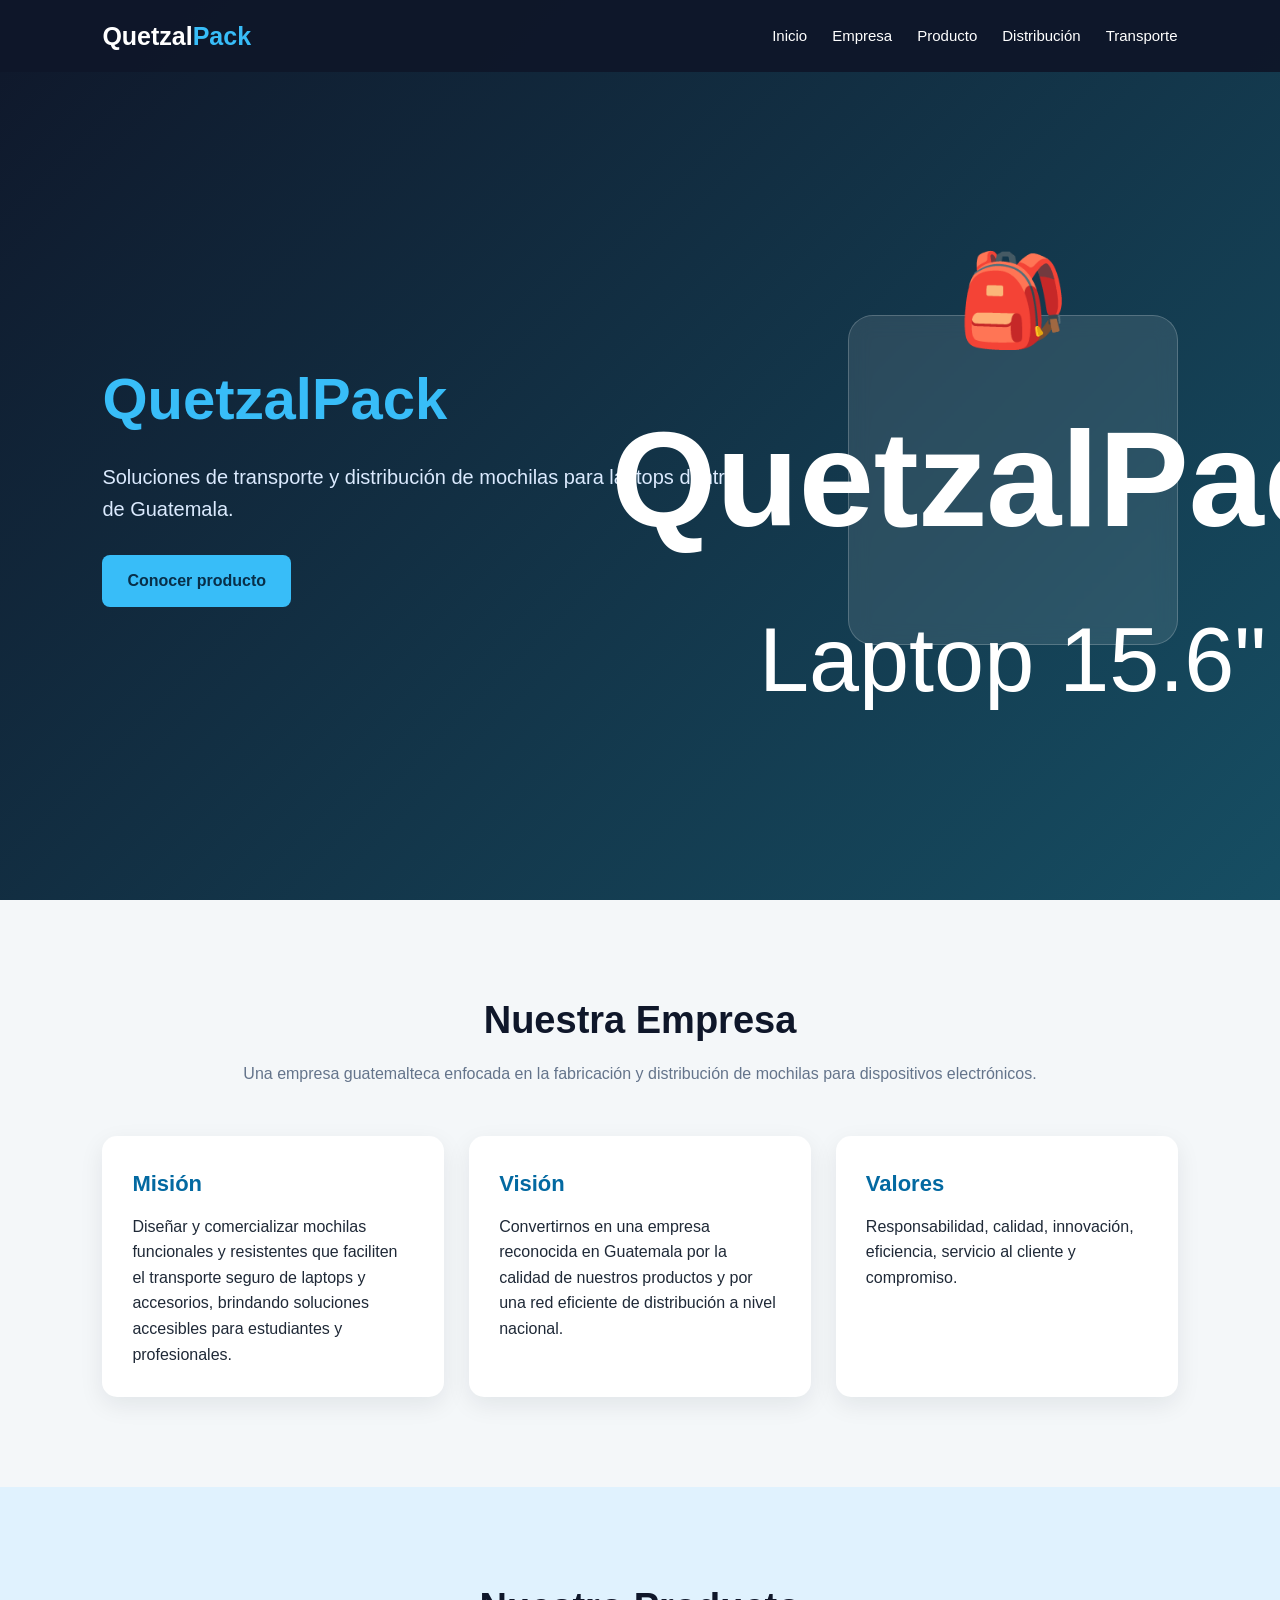
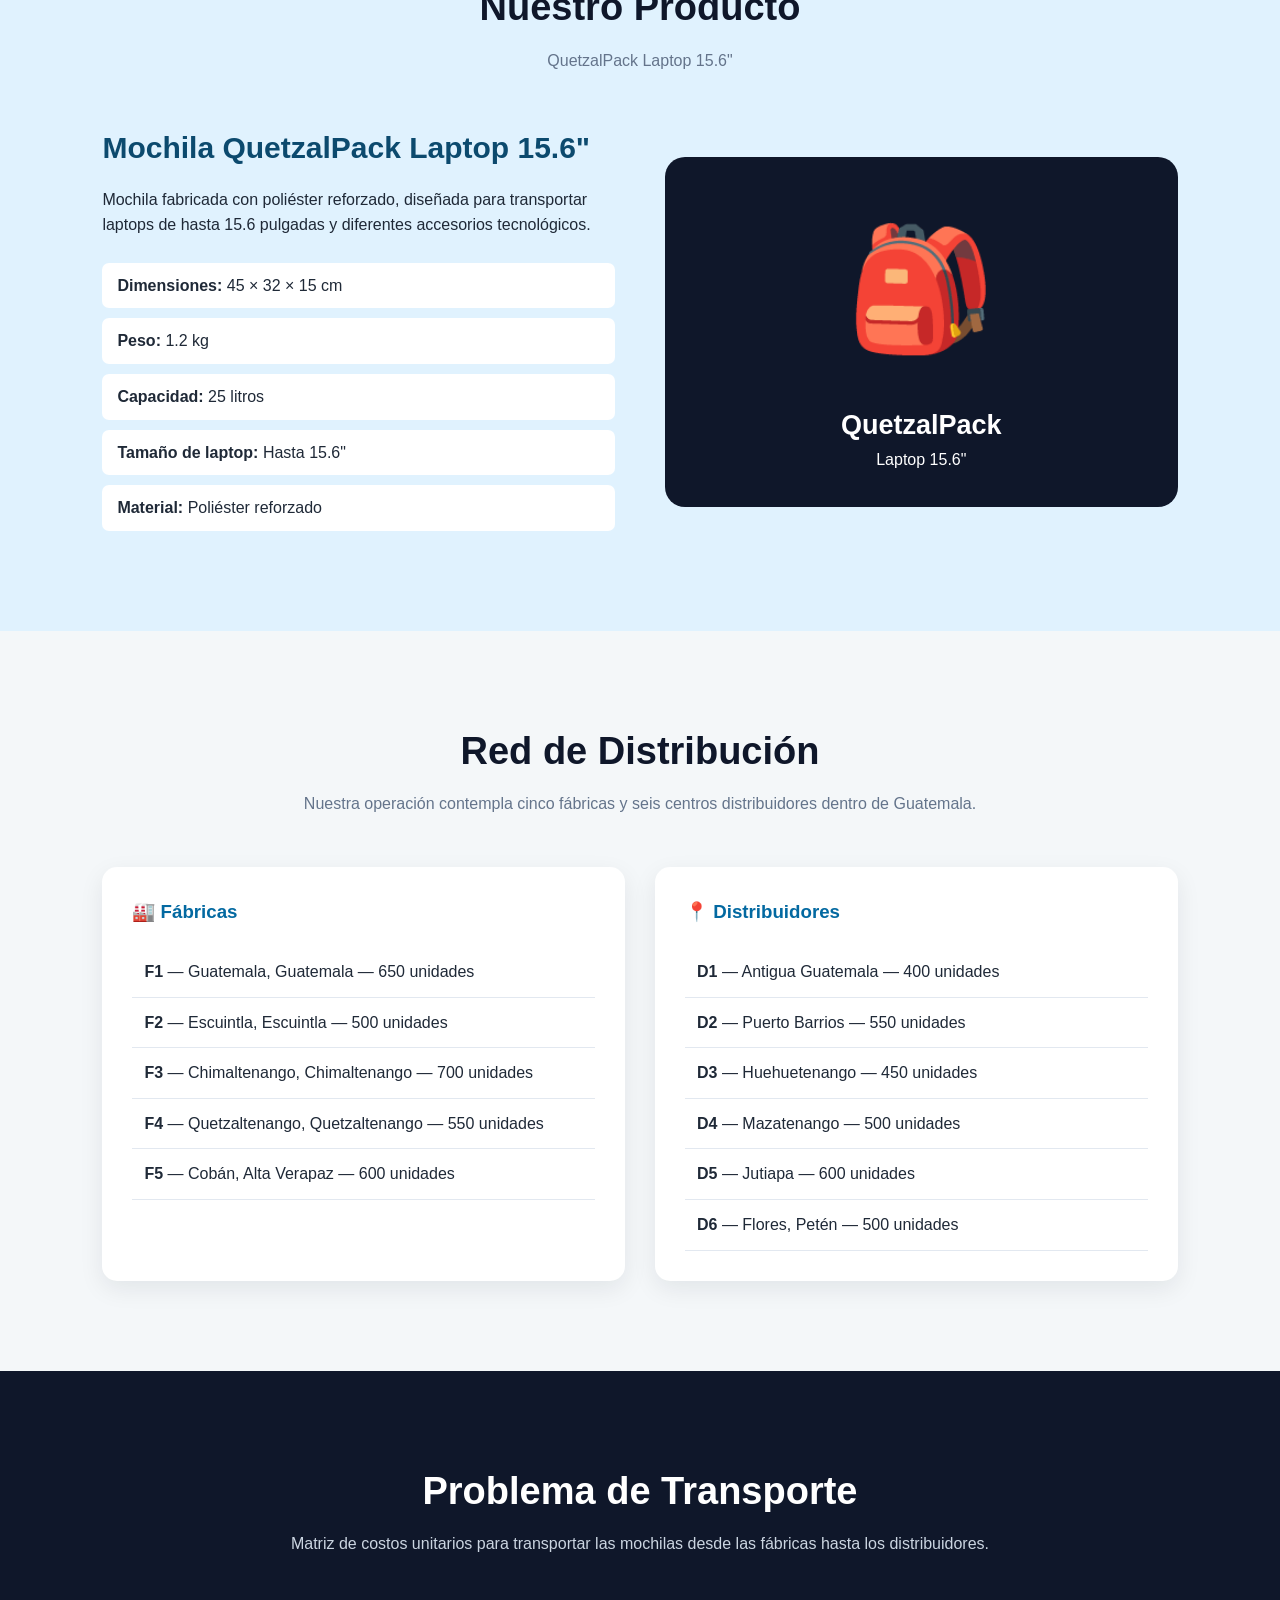
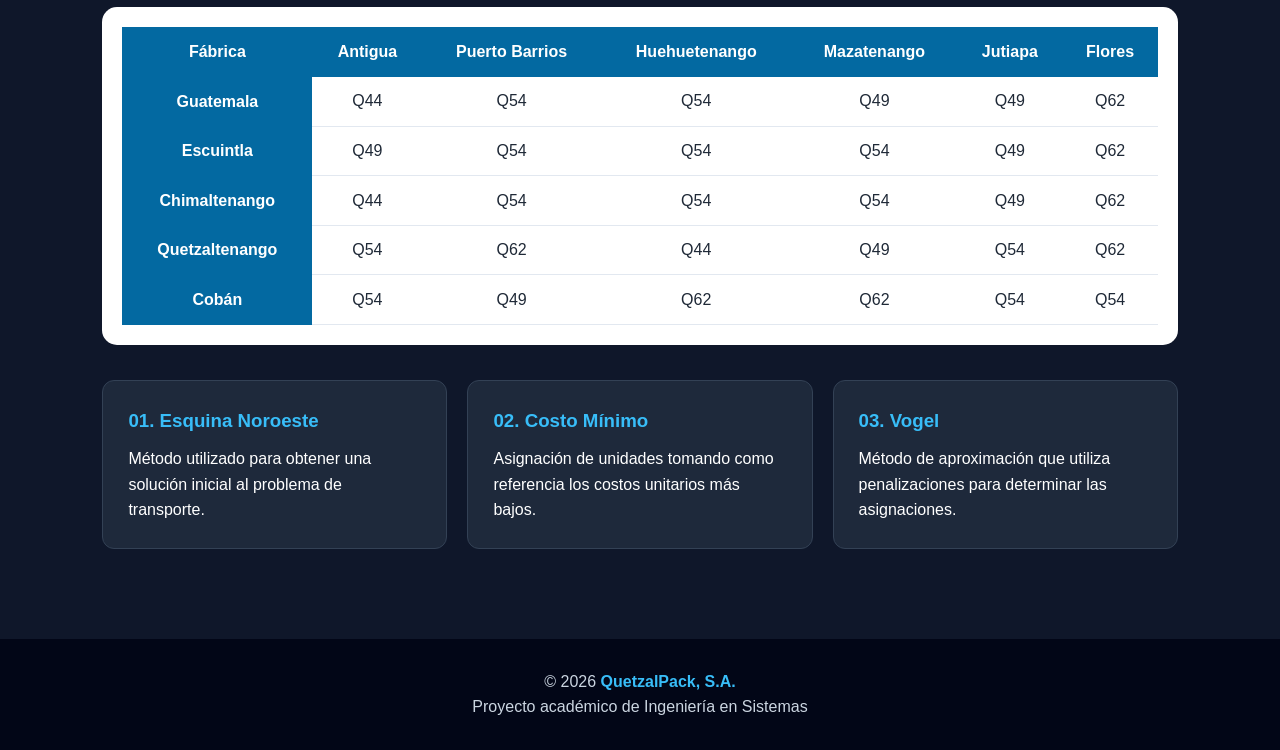
==== index.html @ 5fde84d7 "Create index.html" ====
<!DOCTYPE html>
<html lang="es">
<head>
    <meta charset="UTF-8">
    <meta name="viewport" content="width=device-width, initial-scale=1.0">

    <title>QuetzalPack | Mochilas para Laptop</title>

    <style>
        * {
            margin: 0;
            padding: 0;
            box-sizing: border-box;
            scroll-behavior: smooth;
        }

        body {
            font-family: Arial, Helvetica, sans-serif;
            background: #f4f7f9;
            color: #1f2937;
            line-height: 1.6;
        }

        /* NAVBAR */
        nav {
            position: fixed;
            top: 0;
            width: 100%;
            background: rgba(15, 23, 42, 0.97);
            padding: 16px 8%;
            display: flex;
            justify-content: space-between;
            align-items: center;
            z-index: 1000;
        }

        .logo {
            color: white;
            font-size: 25px;
            font-weight: bold;
        }

        .logo span {
            color: #38bdf8;
        }

        nav ul {
            display: flex;
            list-style: none;
            gap: 25px;
        }

        nav a {
            color: white;
            text-decoration: none;
            font-size: 15px;
            transition: 0.3s;
        }

        nav a:hover {
            color: #38bdf8;
        }

        /* HERO */
        .hero {
            min-height: 100vh;
            padding: 140px 8% 80px;
            display: flex;
            align-items: center;
            justify-content: space-between;
            gap: 50px;
            background: linear-gradient(135deg, #0f172a, #164e63);
            color: white;
        }

        .hero-text {
            max-width: 650px;
        }

        .hero-text h1 {
            font-size: 58px;
            margin-bottom: 15px;
        }

        .hero-text h1 span {
            color: #38bdf8;
        }

        .hero-text p {
            font-size: 20px;
            color: #dbeafe;
            margin-bottom: 30px;
        }

        .btn {
            display: inline-block;
            padding: 13px 25px;
            background: #38bdf8;
            color: #082f49;
            text-decoration: none;
            border-radius: 8px;
            font-weight: bold;
            transition: 0.3s;
        }

        .btn:hover {
            transform: translateY(-3px);
            background: #7dd3fc;
        }

        .hero-card {
            width: 330px;
            height: 330px;
            border-radius: 25px;
            background: rgba(255,255,255,0.1);
            border: 1px solid rgba(255,255,255,0.2);
            display: flex;
            justify-content: center;
            align-items: center;
            text-align: center;
            padding: 30px;
            backdrop-filter: blur(10px);
        }

        .hero-card div {
            font-size: 90px;
        }

        /* GENERAL */
        section {
            padding: 90px 8%;
        }

        .section-title {
            text-align: center;
            margin-bottom: 50px;
        }

        .section-title h2 {
            font-size: 38px;
            color: #0f172a;
            margin-bottom: 10px;
        }

        .section-title p {
            color: #64748b;
        }

        /* EMPRESA */
        .empresa {
            display: grid;
            grid-template-columns: repeat(3, 1fr);
            gap: 25px;
        }

        .card {
            background: white;
            padding: 30px;
            border-radius: 15px;
            box-shadow: 0 8px 25px rgba(15, 23, 42, 0.08);
            transition: 0.3s;
        }

        .card:hover {
            transform: translateY(-5px);
        }

        .card h3 {
            color: #0369a1;
            margin-bottom: 12px;
            font-size: 22px;
        }

        /* PRODUCTO */
        .producto {
            background: #e0f2fe;
        }

        .producto-content {
            display: grid;
            grid-template-columns: 1fr 1fr;
            gap: 50px;
            align-items: center;
        }

        .producto-info h3 {
            font-size: 30px;
            color: #0c4a6e;
            margin-bottom: 15px;
        }

        .caracteristicas {
            margin-top: 25px;
        }

        .caracteristicas p {
            margin-bottom: 10px;
            background: white;
            padding: 10px 15px;
            border-radius: 7px;
        }

        .producto-visual {
            min-height: 350px;
            background: #0f172a;
            color: white;
            border-radius: 20px;
            display: flex;
            flex-direction: column;
            align-items: center;
            justify-content: center;
            text-align: center;
        }

        .producto-visual .icon {
            font-size: 120px;
            margin-bottom: 20px;
        }

        .producto-visual h3 {
            font-size: 27px;
        }

        /* RED */
        .red {
            display: grid;
            grid-template-columns: 1fr 1fr;
            gap: 30px;
        }

        .lista {
            background: white;
            padding: 30px;
            border-radius: 15px;
            box-shadow: 0 8px 25px rgba(15, 23, 42, 0.08);
        }

        .lista h3 {
            color: #0369a1;
            margin-bottom: 20px;
        }

        .lista div {
            padding: 12px;
            border-bottom: 1px solid #e2e8f0;
        }

        /* TRANSPORTE */
        .transporte {
            background: #0f172a;
            color: white;
        }

        .transporte .section-title h2 {
            color: white;
        }

        .transporte .section-title p {
            color: #cbd5e1;
        }

        .tabla-container {
            overflow-x: auto;
            background: white;
            padding: 20px;
            border-radius: 15px;
        }

        table {
            width: 100%;
            border-collapse: collapse;
            min-width: 850px;
            color: #1f2937;
        }

        th {
            background: #0369a1;
            color: white;
            padding: 12px;
        }

        td {
            padding: 11px;
            text-align: center;
            border-bottom: 1px solid #e2e8f0;
        }

        tr:hover td {
            background: #f0f9ff;
        }

        .metodos {
            margin-top: 35px;
            display: grid;
            grid-template-columns: repeat(3, 1fr);
            gap: 20px;
        }

        .metodo {
            background: #1e293b;
            padding: 25px;
            border-radius: 12px;
            border: 1px solid #334155;
        }

        .metodo h3 {
            color: #38bdf8;
            margin-bottom: 10px;
        }

        /* FOOTER */
        footer {
            background: #020617;
            color: #cbd5e1;
            text-align: center;
            padding: 30px;
        }

        footer strong {
            color: #38bdf8;
        }

        /* RESPONSIVE */
        @media (max-width: 900px) {

            nav {
                padding: 15px 5%;
            }

            nav ul {
                gap: 12px;
            }

            nav a {
                font-size: 13px;
            }

            .hero {
                flex-direction: column;
                text-align: center;
                padding-top: 130px;
            }

            .hero-text h1 {
                font-size: 43px;
            }

            .hero-card {
                width: 260px;
                height: 260px;
            }

            .empresa,
            .producto-content,
            .red,
            .metodos {
                grid-template-columns: 1fr;
            }
        }

        @media (max-width: 600px) {

            nav {
                flex-direction: column;
                gap: 10px;
            }

            nav ul {
                flex-wrap: wrap;
                justify-content: center;
            }

            section {
                padding: 70px 5%;
            }

            .hero-text h1 {
                font-size: 36px;
            }
        }
    </style>
</head>

<body>

    <!-- NAVBAR -->
    <nav>
        <div class="logo">Quetzal<span>Pack</span></div>

        <ul>
            <li><a href="#inicio">Inicio</a></li>
            <li><a href="#empresa">Empresa</a></li>
            <li><a href="#producto">Producto</a></li>
            <li><a href="#red">Distribución</a></li>
            <li><a href="#transporte">Transporte</a></li>
        </ul>
    </nav>


    <!-- INICIO -->
    <section class="hero" id="inicio">

        <div class="hero-text">

            <h1>
                <span>QuetzalPack</span>
            </h1>

            <p>
                Soluciones de transporte y distribución de mochilas
                para laptops dentro de Guatemala.
            </p>

            <a href="#producto" class="btn">
                Conocer producto
            </a>

        </div>

        <div class="hero-card">

            <div>
                🎒
                <h2>QuetzalPack</h2>
                <p>Laptop 15.6"</p>
            </div>

        </div>

    </section>


    <!-- EMPRESA -->
    <section id="empresa">

        <div class="section-title">

            <h2>Nuestra Empresa</h2>

            <p>
                Una empresa guatemalteca enfocada en la fabricación
                y distribución de mochilas para dispositivos electrónicos.
            </p>

        </div>

        <div class="empresa">

            <div class="card">

                <h3>Misión</h3>

                <p>
                    Diseñar y comercializar mochilas funcionales y resistentes
                    que faciliten el transporte seguro de laptops y accesorios,
                    brindando soluciones accesibles para estudiantes y profesionales.
                </p>

            </div>

            <div class="card">

                <h3>Visión</h3>

                <p>
                    Convertirnos en una empresa reconocida en Guatemala
                    por la calidad de nuestros productos y por una red
                    eficiente de distribución a nivel nacional.
                </p>

            </div>

            <div class="card">

                <h3>Valores</h3>

                <p>
                    Responsabilidad, calidad, innovación, eficiencia,
                    servicio al cliente y compromiso.
                </p>

            </div>

        </div>

    </section>


    <!-- PRODUCTO -->
    <section class="producto" id="producto">

        <div class="section-title">

            <h2>Nuestro Producto</h2>

            <p>
                QuetzalPack Laptop 15.6"
            </p>

        </div>

        <div class="producto-content">

            <div class="producto-info">

                <h3>Mochila QuetzalPack Laptop 15.6"</h3>

                <p>
                    Mochila fabricada con poliéster reforzado,
                    diseñada para transportar laptops de hasta 15.6 pulgadas
                    y diferentes accesorios tecnológicos.
                </p>

                <div class="caracteristicas">

                    <p><strong>Dimensiones:</strong> 45 × 32 × 15 cm</p>

                    <p><strong>Peso:</strong> 1.2 kg</p>

                    <p><strong>Capacidad:</strong> 25 litros</p>

                    <p><strong>Tamaño de laptop:</strong> Hasta 15.6"</p>

                    <p><strong>Material:</strong> Poliéster reforzado</p>

                </div>

            </div>

            <div class="producto-visual">

                <div class="icon">🎒</div>

                <h3>QuetzalPack</h3>

                <p>Laptop 15.6"</p>

            </div>

        </div>

    </section>


    <!-- RED DE DISTRIBUCIÓN -->
    <section id="red">

        <div class="section-title">

            <h2>Red de Distribución</h2>

            <p>
                Nuestra operación contempla cinco fábricas
                y seis centros distribuidores dentro de Guatemala.
            </p>

        </div>

        <div class="red">

            <div class="lista">

                <h3>🏭 Fábricas</h3>

                <div><strong>F1</strong> — Guatemala, Guatemala — 650 unidades</div>

                <div><strong>F2</strong> — Escuintla, Escuintla — 500 unidades</div>

                <div><strong>F3</strong> — Chimaltenango, Chimaltenango — 700 unidades</div>

                <div><strong>F4</strong> — Quetzaltenango, Quetzaltenango — 550 unidades</div>

                <div><strong>F5</strong> — Cobán, Alta Verapaz — 600 unidades</div>

            </div>


            <div class="lista">

                <h3>📍 Distribuidores</h3>

                <div><strong>D1</strong> — Antigua Guatemala — 400 unidades</div>

                <div><strong>D2</strong> — Puerto Barrios — 550 unidades</div>

                <div><strong>D3</strong> — Huehuetenango — 450 unidades</div>

                <div><strong>D4</strong> — Mazatenango — 500 unidades</div>

                <div><strong>D5</strong> — Jutiapa — 600 unidades</div>

                <div><strong>D6</strong> — Flores, Petén — 500 unidades</div>

            </div>

        </div>

    </section>


    <!-- TRANSPORTE -->
    <section class="transporte" id="transporte">

        <div class="section-title">

            <h2>Problema de Transporte</h2>

            <p>
                Matriz de costos unitarios para transportar
                las mochilas desde las fábricas hasta los distribuidores.
            </p>

        </div>


        <div class="tabla-container">

            <table>

                <thead>

                    <tr>

                        <th>Fábrica</th>
                        <th>Antigua</th>
                        <th>Puerto Barrios</th>
                        <th>Huehuetenango</th>
                        <th>Mazatenango</th>
                        <th>Jutiapa</th>
                        <th>Flores</th>

                    </tr>

                </thead>

                <tbody>

                    <tr>
                        <th>Guatemala</th>
                        <td>Q44</td>
                        <td>Q54</td>
                        <td>Q54</td>
                        <td>Q49</td>
                        <td>Q49</td>
                        <td>Q62</td>
                    </tr>

                    <tr>
                        <th>Escuintla</th>
                        <td>Q49</td>
                        <td>Q54</td>
                        <td>Q54</td>
                        <td>Q54</td>
                        <td>Q49</td>
                        <td>Q62</td>
                    </tr>

                    <tr>
                        <th>Chimaltenango</th>
                        <td>Q44</td>
                        <td>Q54</td>
                        <td>Q54</td>
                        <td>Q54</td>
                        <td>Q49</td>
                        <td>Q62</td>
                    </tr>

                    <tr>
                        <th>Quetzaltenango</th>
                        <td>Q54</td>
                        <td>Q62</td>
                        <td>Q44</td>
                        <td>Q49</td>
                        <td>Q54</td>
                        <td>Q62</td>
                    </tr>

                    <tr>
                        <th>Cobán</th>
                        <td>Q54</td>
                        <td>Q49</td>
                        <td>Q62</td>
                        <td>Q62</td>
                        <td>Q54</td>
                        <td>Q54</td>
                    </tr>

                </tbody>

            </table>

        </div>


        <div class="metodos">

            <div class="metodo">

                <h3>01. Esquina Noroeste</h3>

                <p>
                    Método utilizado para obtener una solución inicial
                    al problema de transporte.
                </p>

            </div>


            <div class="metodo">

                <h3>02. Costo Mínimo</h3>

                <p>
                    Asignación de unidades tomando como referencia
                    los costos unitarios más bajos.
                </p>

            </div>


            <div class="metodo">

                <h3>03. Vogel</h3>

                <p>
                    Método de aproximación que utiliza penalizaciones
                    para determinar las asignaciones.
                </p>

            </div>

        </div>

    </section>


    <!-- FOOTER -->
    <footer>

        <p>
            © 2026 <strong>QuetzalPack, S.A.</strong>
        </p>

        <p>
            Proyecto académico de Ingeniería en Sistemas
        </p>

    </footer>

</body>
</html>
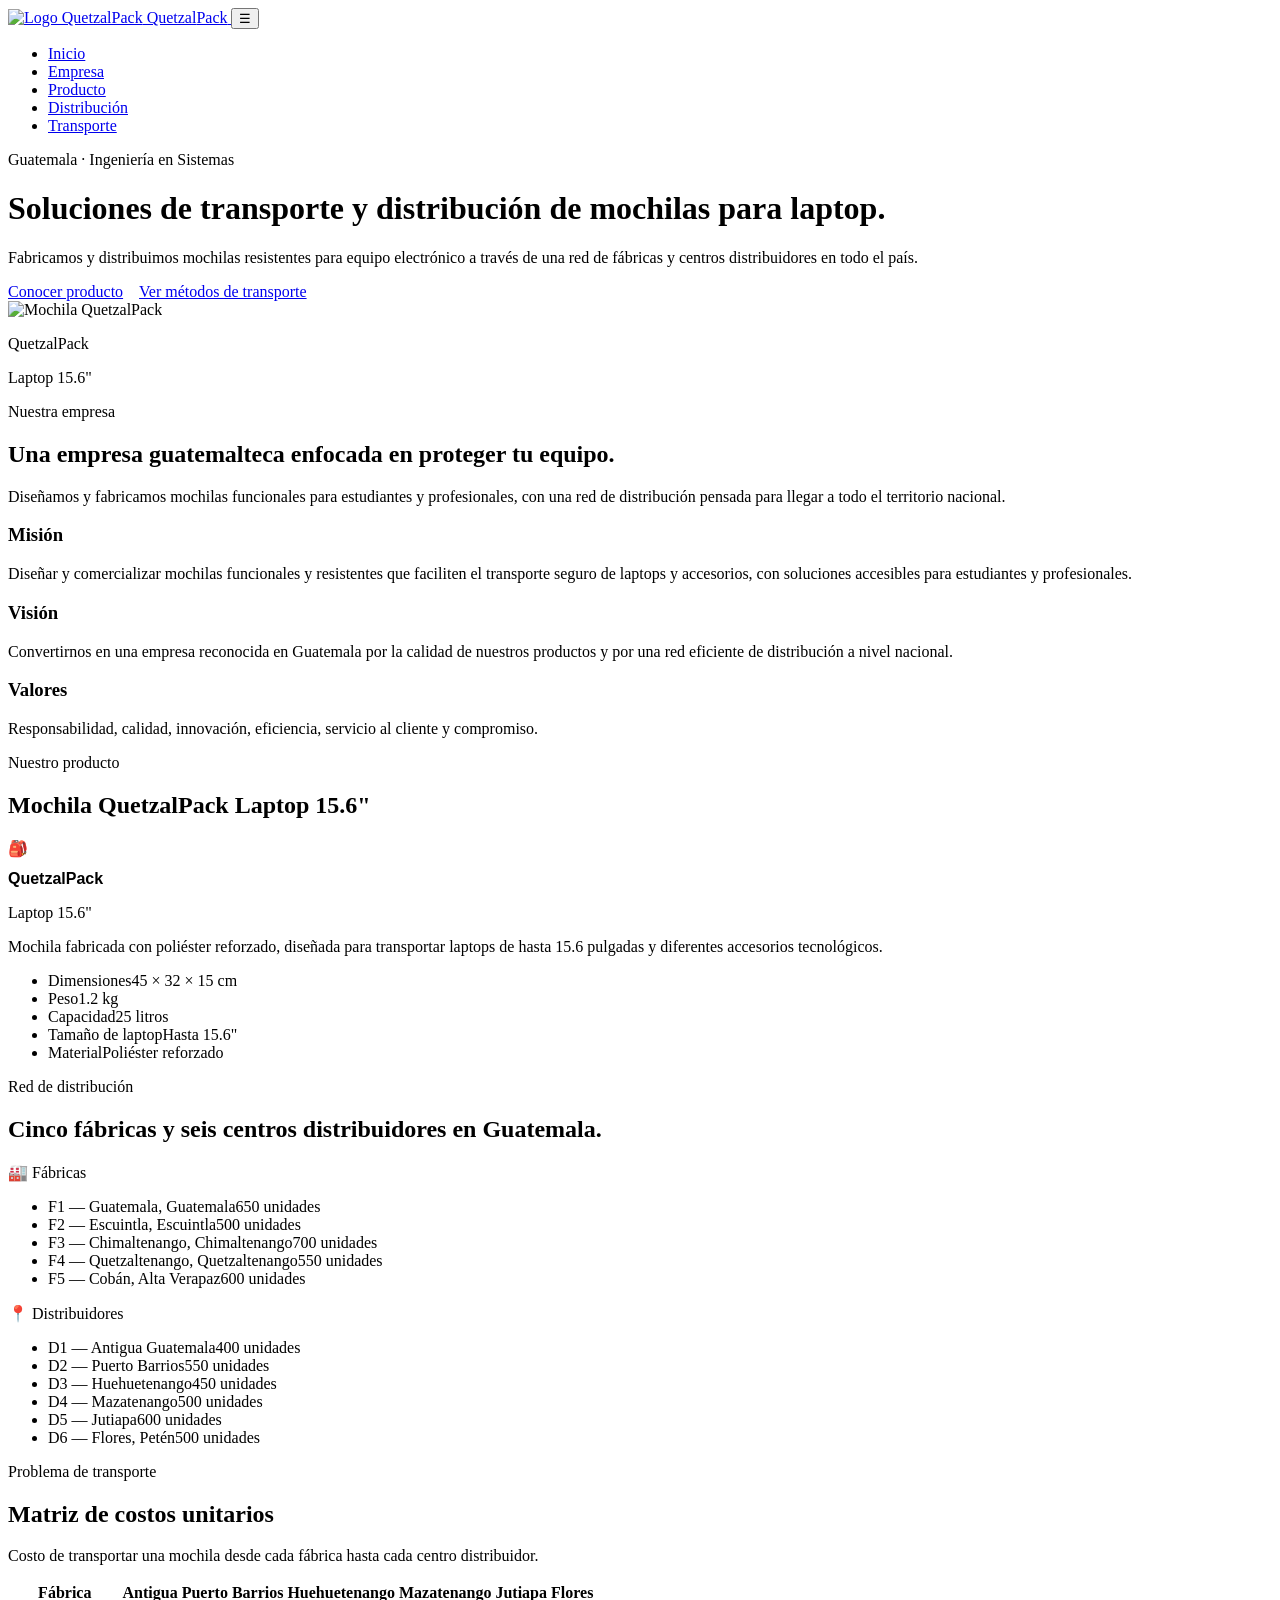
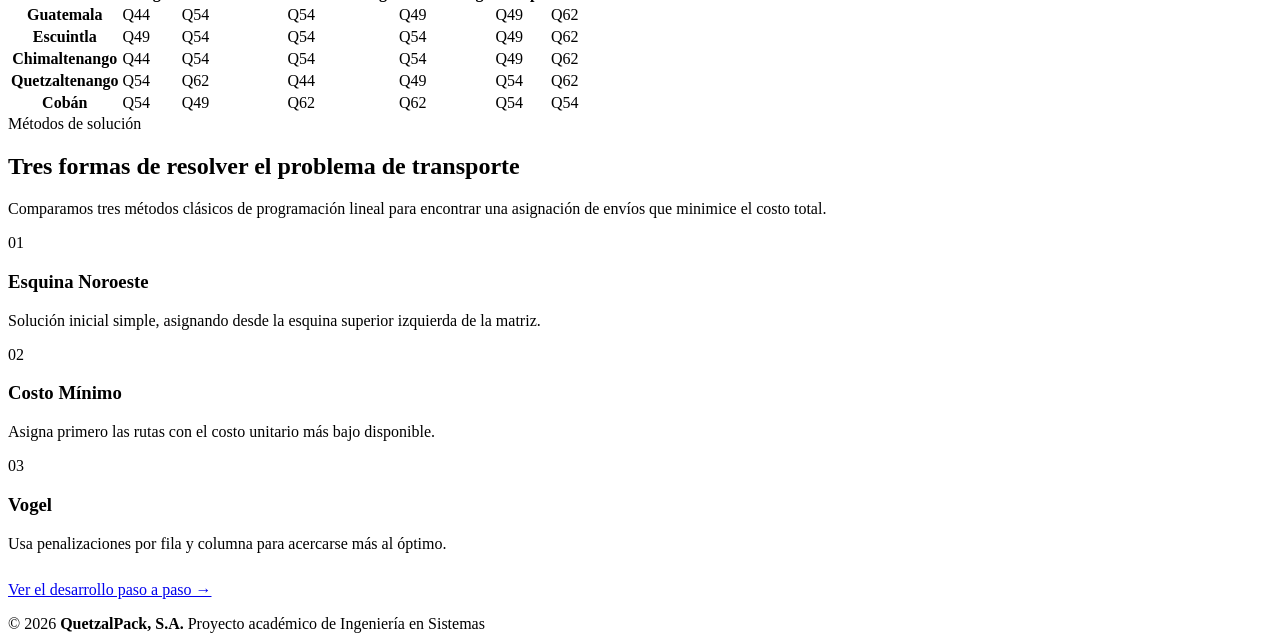
==== commit 5105a2ea: "Add files via upload" ====
--- a/index.html
+++ b/index.html
@@ -1,751 +1,188 @@
 <!DOCTYPE html>
 <html lang="es">
 <head>
-    <meta charset="UTF-8">
-    <meta name="viewport" content="width=device-width, initial-scale=1.0">
-
-    <title>QuetzalPack | Mochilas para Laptop</title>
-
-    <style>
-        * {
-            margin: 0;
-            padding: 0;
-            box-sizing: border-box;
-            scroll-behavior: smooth;
-        }
-
-        body {
-            font-family: Arial, Helvetica, sans-serif;
-            background: #f4f7f9;
-            color: #1f2937;
-            line-height: 1.6;
-        }
-
-        /* NAVBAR */
-        nav {
-            position: fixed;
-            top: 0;
-            width: 100%;
-            background: rgba(15, 23, 42, 0.97);
-            padding: 16px 8%;
-            display: flex;
-            justify-content: space-between;
-            align-items: center;
-            z-index: 1000;
-        }
-
-        .logo {
-            color: white;
-            font-size: 25px;
-            font-weight: bold;
-        }
-
-        .logo span {
-            color: #38bdf8;
-        }
-
-        nav ul {
-            display: flex;
-            list-style: none;
-            gap: 25px;
-        }
-
-        nav a {
-            color: white;
-            text-decoration: none;
-            font-size: 15px;
-            transition: 0.3s;
-        }
-
-        nav a:hover {
-            color: #38bdf8;
-        }
-
-        /* HERO */
-        .hero {
-            min-height: 100vh;
-            padding: 140px 8% 80px;
-            display: flex;
-            align-items: center;
-            justify-content: space-between;
-            gap: 50px;
-            background: linear-gradient(135deg, #0f172a, #164e63);
-            color: white;
-        }
-
-        .hero-text {
-            max-width: 650px;
-        }
-
-        .hero-text h1 {
-            font-size: 58px;
-            margin-bottom: 15px;
-        }
-
-        .hero-text h1 span {
-            color: #38bdf8;
-        }
-
-        .hero-text p {
-            font-size: 20px;
-            color: #dbeafe;
-            margin-bottom: 30px;
-        }
-
-        .btn {
-            display: inline-block;
-            padding: 13px 25px;
-            background: #38bdf8;
-            color: #082f49;
-            text-decoration: none;
-            border-radius: 8px;
-            font-weight: bold;
-            transition: 0.3s;
-        }
-
-        .btn:hover {
-            transform: translateY(-3px);
-            background: #7dd3fc;
-        }
-
-        .hero-card {
-            width: 330px;
-            height: 330px;
-            border-radius: 25px;
-            background: rgba(255,255,255,0.1);
-            border: 1px solid rgba(255,255,255,0.2);
-            display: flex;
-            justify-content: center;
-            align-items: center;
-            text-align: center;
-            padding: 30px;
-            backdrop-filter: blur(10px);
-        }
-
-        .hero-card div {
-            font-size: 90px;
-        }
-
-        /* GENERAL */
-        section {
-            padding: 90px 8%;
-        }
-
-        .section-title {
-            text-align: center;
-            margin-bottom: 50px;
-        }
-
-        .section-title h2 {
-            font-size: 38px;
-            color: #0f172a;
-            margin-bottom: 10px;
-        }
-
-        .section-title p {
-            color: #64748b;
-        }
-
-        /* EMPRESA */
-        .empresa {
-            display: grid;
-            grid-template-columns: repeat(3, 1fr);
-            gap: 25px;
-        }
-
-        .card {
-            background: white;
-            padding: 30px;
-            border-radius: 15px;
-            box-shadow: 0 8px 25px rgba(15, 23, 42, 0.08);
-            transition: 0.3s;
-        }
-
-        .card:hover {
-            transform: translateY(-5px);
-        }
-
-        .card h3 {
-            color: #0369a1;
-            margin-bottom: 12px;
-            font-size: 22px;
-        }
-
-        /* PRODUCTO */
-        .producto {
-            background: #e0f2fe;
-        }
-
-        .producto-content {
-            display: grid;
-            grid-template-columns: 1fr 1fr;
-            gap: 50px;
-            align-items: center;
-        }
-
-        .producto-info h3 {
-            font-size: 30px;
-            color: #0c4a6e;
-            margin-bottom: 15px;
-        }
-
-        .caracteristicas {
-            margin-top: 25px;
-        }
-
-        .caracteristicas p {
-            margin-bottom: 10px;
-            background: white;
-            padding: 10px 15px;
-            border-radius: 7px;
-        }
-
-        .producto-visual {
-            min-height: 350px;
-            background: #0f172a;
-            color: white;
-            border-radius: 20px;
-            display: flex;
-            flex-direction: column;
-            align-items: center;
-            justify-content: center;
-            text-align: center;
-        }
-
-        .producto-visual .icon {
-            font-size: 120px;
-            margin-bottom: 20px;
-        }
-
-        .producto-visual h3 {
-            font-size: 27px;
-        }
-
-        /* RED */
-        .red {
-            display: grid;
-            grid-template-columns: 1fr 1fr;
-            gap: 30px;
-        }
-
-        .lista {
-            background: white;
-            padding: 30px;
-            border-radius: 15px;
-            box-shadow: 0 8px 25px rgba(15, 23, 42, 0.08);
-        }
-
-        .lista h3 {
-            color: #0369a1;
-            margin-bottom: 20px;
-        }
-
-        .lista div {
-            padding: 12px;
-            border-bottom: 1px solid #e2e8f0;
-        }
-
-        /* TRANSPORTE */
-        .transporte {
-            background: #0f172a;
-            color: white;
-        }
-
-        .transporte .section-title h2 {
-            color: white;
-        }
-
-        .transporte .section-title p {
-            color: #cbd5e1;
-        }
-
-        .tabla-container {
-            overflow-x: auto;
-            background: white;
-            padding: 20px;
-            border-radius: 15px;
-        }
-
-        table {
-            width: 100%;
-            border-collapse: collapse;
-            min-width: 850px;
-            color: #1f2937;
-        }
-
-        th {
-            background: #0369a1;
-            color: white;
-            padding: 12px;
-        }
-
-        td {
-            padding: 11px;
-            text-align: center;
-            border-bottom: 1px solid #e2e8f0;
-        }
-
-        tr:hover td {
-            background: #f0f9ff;
-        }
-
-        .metodos {
-            margin-top: 35px;
-            display: grid;
-            grid-template-columns: repeat(3, 1fr);
-            gap: 20px;
-        }
-
-        .metodo {
-            background: #1e293b;
-            padding: 25px;
-            border-radius: 12px;
-            border: 1px solid #334155;
-        }
-
-        .metodo h3 {
-            color: #38bdf8;
-            margin-bottom: 10px;
-        }
-
-        /* FOOTER */
-        footer {
-            background: #020617;
-            color: #cbd5e1;
-            text-align: center;
-            padding: 30px;
-        }
-
-        footer strong {
-            color: #38bdf8;
-        }
-
-        /* RESPONSIVE */
-        @media (max-width: 900px) {
-
-            nav {
-                padding: 15px 5%;
-            }
-
-            nav ul {
-                gap: 12px;
-            }
-
-            nav a {
-                font-size: 13px;
-            }
-
-            .hero {
-                flex-direction: column;
-                text-align: center;
-                padding-top: 130px;
-            }
-
-            .hero-text h1 {
-                font-size: 43px;
-            }
-
-            .hero-card {
-                width: 260px;
-                height: 260px;
-            }
-
-            .empresa,
-            .producto-content,
-            .red,
-            .metodos {
-                grid-template-columns: 1fr;
-            }
-        }
-
-        @media (max-width: 600px) {
-
-            nav {
-                flex-direction: column;
-                gap: 10px;
-            }
-
-            nav ul {
-                flex-wrap: wrap;
-                justify-content: center;
-            }
-
-            section {
-                padding: 70px 5%;
-            }
-
-            .hero-text h1 {
-                font-size: 36px;
-            }
-        }
-    </style>
+<meta charset="UTF-8">
+<meta name="viewport" content="width=device-width, initial-scale=1.0">
+<title>QuetzalPack | Mochilas para Laptop</title>
+<link rel="stylesheet" href="style.css">
 </head>
-
 <body>
 
-    <!-- NAVBAR -->
-    <nav>
-        <div class="logo">Quetzal<span>Pack</span></div>
+<nav class="site-nav">
+  <div class="wrap">
+    <a href="#inicio" class="brand">
+      <img src="assets/logo.jpg" alt="Logo QuetzalPack">
+      Quetzal<span class="pack">Pack</span>
+    </a>
+    <button class="nav-toggle" id="navToggle" aria-label="Abrir menú">☰</button>
+    <ul class="nav-links" id="navLinks">
+      <li><a href="#inicio">Inicio</a></li>
+      <li><a href="#empresa">Empresa</a></li>
+      <li><a href="#producto">Producto</a></li>
+      <li><a href="#red">Distribución</a></li>
+      <li><a href="transporte.html">Transporte</a></li>
+    </ul>
+  </div>
+</nav>
 
-        <ul>
-            <li><a href="#inicio">Inicio</a></li>
-            <li><a href="#empresa">Empresa</a></li>
-            <li><a href="#producto">Producto</a></li>
-            <li><a href="#red">Distribución</a></li>
-            <li><a href="#transporte">Transporte</a></li>
+<header class="hero" id="inicio">
+  <div class="wrap">
+    <div>
+      <span class="eyebrow-tag">Guatemala · Ingeniería en Sistemas</span>
+      <h1>Soluciones de transporte y distribución de mochilas para laptop.</h1>
+      <p class="lede">Fabricamos y distribuimos mochilas resistentes para equipo electrónico a través de una red de fábricas y centros distribuidores en todo el país.</p>
+      <a href="#producto" class="btn">Conocer producto</a>
+      <a href="transporte.html" class="btn ghost" style="margin-left:12px;">Ver métodos de transporte</a>
+    </div>
+    <div class="hero-visual">
+      <img src="assets/logo.jpg" alt="Mochila QuetzalPack">
+      <p class="cap">QuetzalPack</p>
+      <p class="sub">Laptop 15.6"</p>
+    </div>
+  </div>
+</header>
+
+<section id="empresa" class="alt">
+  <div class="wrap">
+    <div class="section-head">
+      <div class="kicker">Nuestra empresa</div>
+      <h2>Una empresa guatemalteca enfocada en proteger tu equipo.</h2>
+      <p>Diseñamos y fabricamos mochilas funcionales para estudiantes y profesionales, con una red de distribución pensada para llegar a todo el territorio nacional.</p>
+    </div>
+    <div class="grid-3">
+      <div class="card">
+        <h3>Misión</h3>
+        <p>Diseñar y comercializar mochilas funcionales y resistentes que faciliten el transporte seguro de laptops y accesorios, con soluciones accesibles para estudiantes y profesionales.</p>
+      </div>
+      <div class="card">
+        <h3>Visión</h3>
+        <p>Convertirnos en una empresa reconocida en Guatemala por la calidad de nuestros productos y por una red eficiente de distribución a nivel nacional.</p>
+      </div>
+      <div class="card">
+        <h3>Valores</h3>
+        <p>Responsabilidad, calidad, innovación, eficiencia, servicio al cliente y compromiso.</p>
+      </div>
+    </div>
+  </div>
+</section>
+
+<section id="producto">
+  <div class="wrap">
+    <div class="section-head">
+      <div class="kicker">Nuestro producto</div>
+      <h2>Mochila QuetzalPack Laptop 15.6"</h2>
+    </div>
+    <div class="product-layout">
+      <div class="product-visual">
+        <div class="emoji">🎒</div>
+        <p class="cap" style="font-family:'Sora',sans-serif;font-weight:700;color:var(--teal-dark);margin-top:12px;">QuetzalPack</p>
+        <p class="sub" style="color:var(--slate);margin:0;">Laptop 15.6"</p>
+      </div>
+      <div>
+        <p>Mochila fabricada con poliéster reforzado, diseñada para transportar laptops de hasta 15.6 pulgadas y diferentes accesorios tecnológicos.</p>
+        <ul class="spec-list">
+          <li><span class="k">Dimensiones</span><span class="v">45 × 32 × 15 cm</span></li>
+          <li><span class="k">Peso</span><span class="v">1.2 kg</span></li>
+          <li><span class="k">Capacidad</span><span class="v">25 litros</span></li>
+          <li><span class="k">Tamaño de laptop</span><span class="v">Hasta 15.6"</span></li>
+          <li><span class="k">Material</span><span class="v">Poliéster reforzado</span></li>
         </ul>
-    </nav>
+      </div>
+    </div>
+  </div>
+</section>
 
+<section id="red" class="alt">
+  <div class="wrap">
+    <div class="section-head">
+      <div class="kicker">Red de distribución</div>
+      <h2>Cinco fábricas y seis centros distribuidores en Guatemala.</h2>
+    </div>
+    <div class="net-cols">
+      <div>
+        <div class="net-title">🏭 Fábricas</div>
+        <ul class="net-list">
+          <li><span><span class="tag">F1</span> — Guatemala, Guatemala</span><span class="amt">650 unidades</span></li>
+          <li><span><span class="tag">F2</span> — Escuintla, Escuintla</span><span class="amt">500 unidades</span></li>
+          <li><span><span class="tag">F3</span> — Chimaltenango, Chimaltenango</span><span class="amt">700 unidades</span></li>
+          <li><span><span class="tag">F4</span> — Quetzaltenango, Quetzaltenango</span><span class="amt">550 unidades</span></li>
+          <li><span><span class="tag">F5</span> — Cobán, Alta Verapaz</span><span class="amt">600 unidades</span></li>
+        </ul>
+      </div>
+      <div>
+        <div class="net-title">📍 Distribuidores</div>
+        <ul class="net-list">
+          <li><span><span class="tag">D1</span> — Antigua Guatemala</span><span class="amt">400 unidades</span></li>
+          <li><span><span class="tag">D2</span> — Puerto Barrios</span><span class="amt">550 unidades</span></li>
+          <li><span><span class="tag">D3</span> — Huehuetenango</span><span class="amt">450 unidades</span></li>
+          <li><span><span class="tag">D4</span> — Mazatenango</span><span class="amt">500 unidades</span></li>
+          <li><span><span class="tag">D5</span> — Jutiapa</span><span class="amt">600 unidades</span></li>
+          <li><span><span class="tag">D6</span> — Flores, Petén</span><span class="amt">500 unidades</span></li>
+        </ul>
+      </div>
+    </div>
+  </div>
+</section>
 
-    <!-- INICIO -->
-    <section class="hero" id="inicio">
+<section id="problema">
+  <div class="wrap">
+    <div class="section-head">
+      <div class="kicker">Problema de transporte</div>
+      <h2>Matriz de costos unitarios</h2>
+      <p>Costo de transportar una mochila desde cada fábrica hasta cada centro distribuidor.</p>
+    </div>
+    <div class="table-scroll">
+      <table>
+        <thead>
+          <tr><th>Fábrica</th><th>Antigua</th><th>Puerto Barrios</th><th>Huehuetenango</th><th>Mazatenango</th><th>Jutiapa</th><th>Flores</th></tr>
+        </thead>
+        <tbody>
+          <tr><th>Guatemala</th><td>Q44</td><td>Q54</td><td>Q54</td><td>Q49</td><td>Q49</td><td>Q62</td></tr>
+          <tr><th>Escuintla</th><td>Q49</td><td>Q54</td><td>Q54</td><td>Q54</td><td>Q49</td><td>Q62</td></tr>
+          <tr><th>Chimaltenango</th><td>Q44</td><td>Q54</td><td>Q54</td><td>Q54</td><td>Q49</td><td>Q62</td></tr>
+          <tr><th>Quetzaltenango</th><td>Q54</td><td>Q62</td><td>Q44</td><td>Q49</td><td>Q54</td><td>Q62</td></tr>
+          <tr><th>Cobán</th><td>Q54</td><td>Q49</td><td>Q62</td><td>Q62</td><td>Q54</td><td>Q54</td></tr>
+        </tbody>
+      </table>
+    </div>
+  </div>
+</section>
 
-        <div class="hero-text">
+<section id="transporte" class="alt">
+  <div class="wrap">
+    <div class="section-head">
+      <div class="kicker">Métodos de solución</div>
+      <h2>Tres formas de resolver el problema de transporte</h2>
+      <p>Comparamos tres métodos clásicos de programación lineal para encontrar una asignación de envíos que minimice el costo total.</p>
+    </div>
+    <div class="method-teaser">
+      <div class="card">
+        <div class="num">01</div>
+        <h3>Esquina Noroeste</h3>
+        <p>Solución inicial simple, asignando desde la esquina superior izquierda de la matriz.</p>
+      </div>
+      <div class="card">
+        <div class="num">02</div>
+        <h3>Costo Mínimo</h3>
+        <p>Asigna primero las rutas con el costo unitario más bajo disponible.</p>
+      </div>
+      <div class="card">
+        <div class="num">03</div>
+        <h3>Vogel</h3>
+        <p>Usa penalizaciones por fila y columna para acercarse más al óptimo.</p>
+      </div>
+    </div>
+    <p style="margin-top:28px;"><a href="transporte.html" class="btn">Ver el desarrollo paso a paso →</a></p>
+  </div>
+</section>
 
-            <h1>
-                <span>QuetzalPack</span>
-            </h1>
+<footer>
+  <div class="wrap">
+    <span>© 2026 <strong>QuetzalPack, S.A.</strong></span>
+    <span>Proyecto académico de Ingeniería en Sistemas</span>
+  </div>
+</footer>
 
-            <p>
-                Soluciones de transporte y distribución de mochilas
-                para laptops dentro de Guatemala.
-            </p>
-
-            <a href="#producto" class="btn">
-                Conocer producto
-            </a>
-
-        </div>
-
-        <div class="hero-card">
-
-            <div>
-                🎒
-                <h2>QuetzalPack</h2>
-                <p>Laptop 15.6"</p>
-            </div>
-
-        </div>
-
-    </section>
-
-
-    <!-- EMPRESA -->
-    <section id="empresa">
-
-        <div class="section-title">
-
-            <h2>Nuestra Empresa</h2>
-
-            <p>
-                Una empresa guatemalteca enfocada en la fabricación
-                y distribución de mochilas para dispositivos electrónicos.
-            </p>
-
-        </div>
-
-        <div class="empresa">
-
-            <div class="card">
-
-                <h3>Misión</h3>
-
-                <p>
-                    Diseñar y comercializar mochilas funcionales y resistentes
-                    que faciliten el transporte seguro de laptops y accesorios,
-                    brindando soluciones accesibles para estudiantes y profesionales.
-                </p>
-
-            </div>
-
-            <div class="card">
-
-                <h3>Visión</h3>
-
-                <p>
-                    Convertirnos en una empresa reconocida en Guatemala
-                    por la calidad de nuestros productos y por una red
-                    eficiente de distribución a nivel nacional.
-                </p>
-
-            </div>
-
-            <div class="card">
-
-                <h3>Valores</h3>
-
-                <p>
-                    Responsabilidad, calidad, innovación, eficiencia,
-                    servicio al cliente y compromiso.
-                </p>
-
-            </div>
-
-        </div>
-
-    </section>
-
-
-    <!-- PRODUCTO -->
-    <section class="producto" id="producto">
-
-        <div class="section-title">
-
-            <h2>Nuestro Producto</h2>
-
-            <p>
-                QuetzalPack Laptop 15.6"
-            </p>
-
-        </div>
-
-        <div class="producto-content">
-
-            <div class="producto-info">
-
-                <h3>Mochila QuetzalPack Laptop 15.6"</h3>
-
-                <p>
-                    Mochila fabricada con poliéster reforzado,
-                    diseñada para transportar laptops de hasta 15.6 pulgadas
-                    y diferentes accesorios tecnológicos.
-                </p>
-
-                <div class="caracteristicas">
-
-                    <p><strong>Dimensiones:</strong> 45 × 32 × 15 cm</p>
-
-                    <p><strong>Peso:</strong> 1.2 kg</p>
-
-                    <p><strong>Capacidad:</strong> 25 litros</p>
-
-                    <p><strong>Tamaño de laptop:</strong> Hasta 15.6"</p>
-
-                    <p><strong>Material:</strong> Poliéster reforzado</p>
-
-                </div>
-
-            </div>
-
-            <div class="producto-visual">
-
-                <div class="icon">🎒</div>
-
-                <h3>QuetzalPack</h3>
-
-                <p>Laptop 15.6"</p>
-
-            </div>
-
-        </div>
-
-    </section>
-
-
-    <!-- RED DE DISTRIBUCIÓN -->
-    <section id="red">
-
-        <div class="section-title">
-
-            <h2>Red de Distribución</h2>
-
-            <p>
-                Nuestra operación contempla cinco fábricas
-                y seis centros distribuidores dentro de Guatemala.
-            </p>
-
-        </div>
-
-        <div class="red">
-
-            <div class="lista">
-
-                <h3>🏭 Fábricas</h3>
-
-                <div><strong>F1</strong> — Guatemala, Guatemala — 650 unidades</div>
-
-                <div><strong>F2</strong> — Escuintla, Escuintla — 500 unidades</div>
-
-                <div><strong>F3</strong> — Chimaltenango, Chimaltenango — 700 unidades</div>
-
-                <div><strong>F4</strong> — Quetzaltenango, Quetzaltenango — 550 unidades</div>
-
-                <div><strong>F5</strong> — Cobán, Alta Verapaz — 600 unidades</div>
-
-            </div>
-
-
-            <div class="lista">
-
-                <h3>📍 Distribuidores</h3>
-
-                <div><strong>D1</strong> — Antigua Guatemala — 400 unidades</div>
-
-                <div><strong>D2</strong> — Puerto Barrios — 550 unidades</div>
-
-                <div><strong>D3</strong> — Huehuetenango — 450 unidades</div>
-
-                <div><strong>D4</strong> — Mazatenango — 500 unidades</div>
-
-                <div><strong>D5</strong> — Jutiapa — 600 unidades</div>
-
-                <div><strong>D6</strong> — Flores, Petén — 500 unidades</div>
-
-            </div>
-
-        </div>
-
-    </section>
-
-
-    <!-- TRANSPORTE -->
-    <section class="transporte" id="transporte">
-
-        <div class="section-title">
-
-            <h2>Problema de Transporte</h2>
-
-            <p>
-                Matriz de costos unitarios para transportar
-                las mochilas desde las fábricas hasta los distribuidores.
-            </p>
-
-        </div>
-
-
-        <div class="tabla-container">
-
-            <table>
-
-                <thead>
-
-                    <tr>
-
-                        <th>Fábrica</th>
-                        <th>Antigua</th>
-                        <th>Puerto Barrios</th>
-                        <th>Huehuetenango</th>
-                        <th>Mazatenango</th>
-                        <th>Jutiapa</th>
-                        <th>Flores</th>
-
-                    </tr>
-
-                </thead>
-
-                <tbody>
-
-                    <tr>
-                        <th>Guatemala</th>
-                        <td>Q44</td>
-                        <td>Q54</td>
-                        <td>Q54</td>
-                        <td>Q49</td>
-                        <td>Q49</td>
-                        <td>Q62</td>
-                    </tr>
-
-                    <tr>
-                        <th>Escuintla</th>
-                        <td>Q49</td>
-                        <td>Q54</td>
-                        <td>Q54</td>
-                        <td>Q54</td>
-                        <td>Q49</td>
-                        <td>Q62</td>
-                    </tr>
-
-                    <tr>
-                        <th>Chimaltenango</th>
-                        <td>Q44</td>
-                        <td>Q54</td>
-                        <td>Q54</td>
-                        <td>Q54</td>
-                        <td>Q49</td>
-                        <td>Q62</td>
-                    </tr>
-
-                    <tr>
-                        <th>Quetzaltenango</th>
-                        <td>Q54</td>
-                        <td>Q62</td>
-                        <td>Q44</td>
-                        <td>Q49</td>
-                        <td>Q54</td>
-                        <td>Q62</td>
-                    </tr>
-
-                    <tr>
-                        <th>Cobán</th>
-                        <td>Q54</td>
-                        <td>Q49</td>
-                        <td>Q62</td>
-                        <td>Q62</td>
-                        <td>Q54</td>
-                        <td>Q54</td>
-                    </tr>
-
-                </tbody>
-
-            </table>
-
-        </div>
-
-
-        <div class="metodos">
-
-            <div class="metodo">
-
-                <h3>01. Esquina Noroeste</h3>
-
-                <p>
-                    Método utilizado para obtener una solución inicial
-                    al problema de transporte.
-                </p>
-
-            </div>
-
-
-            <div class="metodo">
-
-                <h3>02. Costo Mínimo</h3>
-
-                <p>
-                    Asignación de unidades tomando como referencia
-                    los costos unitarios más bajos.
-                </p>
-
-            </div>
-
-
-            <div class="metodo">
-
-                <h3>03. Vogel</h3>
-
-                <p>
-                    Método de aproximación que utiliza penalizaciones
-                    para determinar las asignaciones.
-                </p>
-
-            </div>
-
-        </div>
-
-    </section>
-
-
-    <!-- FOOTER -->
-    <footer>
-
-        <p>
-            © 2026 <strong>QuetzalPack, S.A.</strong>
-        </p>
-
-        <p>
-            Proyecto académico de Ingeniería en Sistemas
-        </p>
-
-    </footer>
-
+<script src="script.js"></script>
 </body>
 </html>
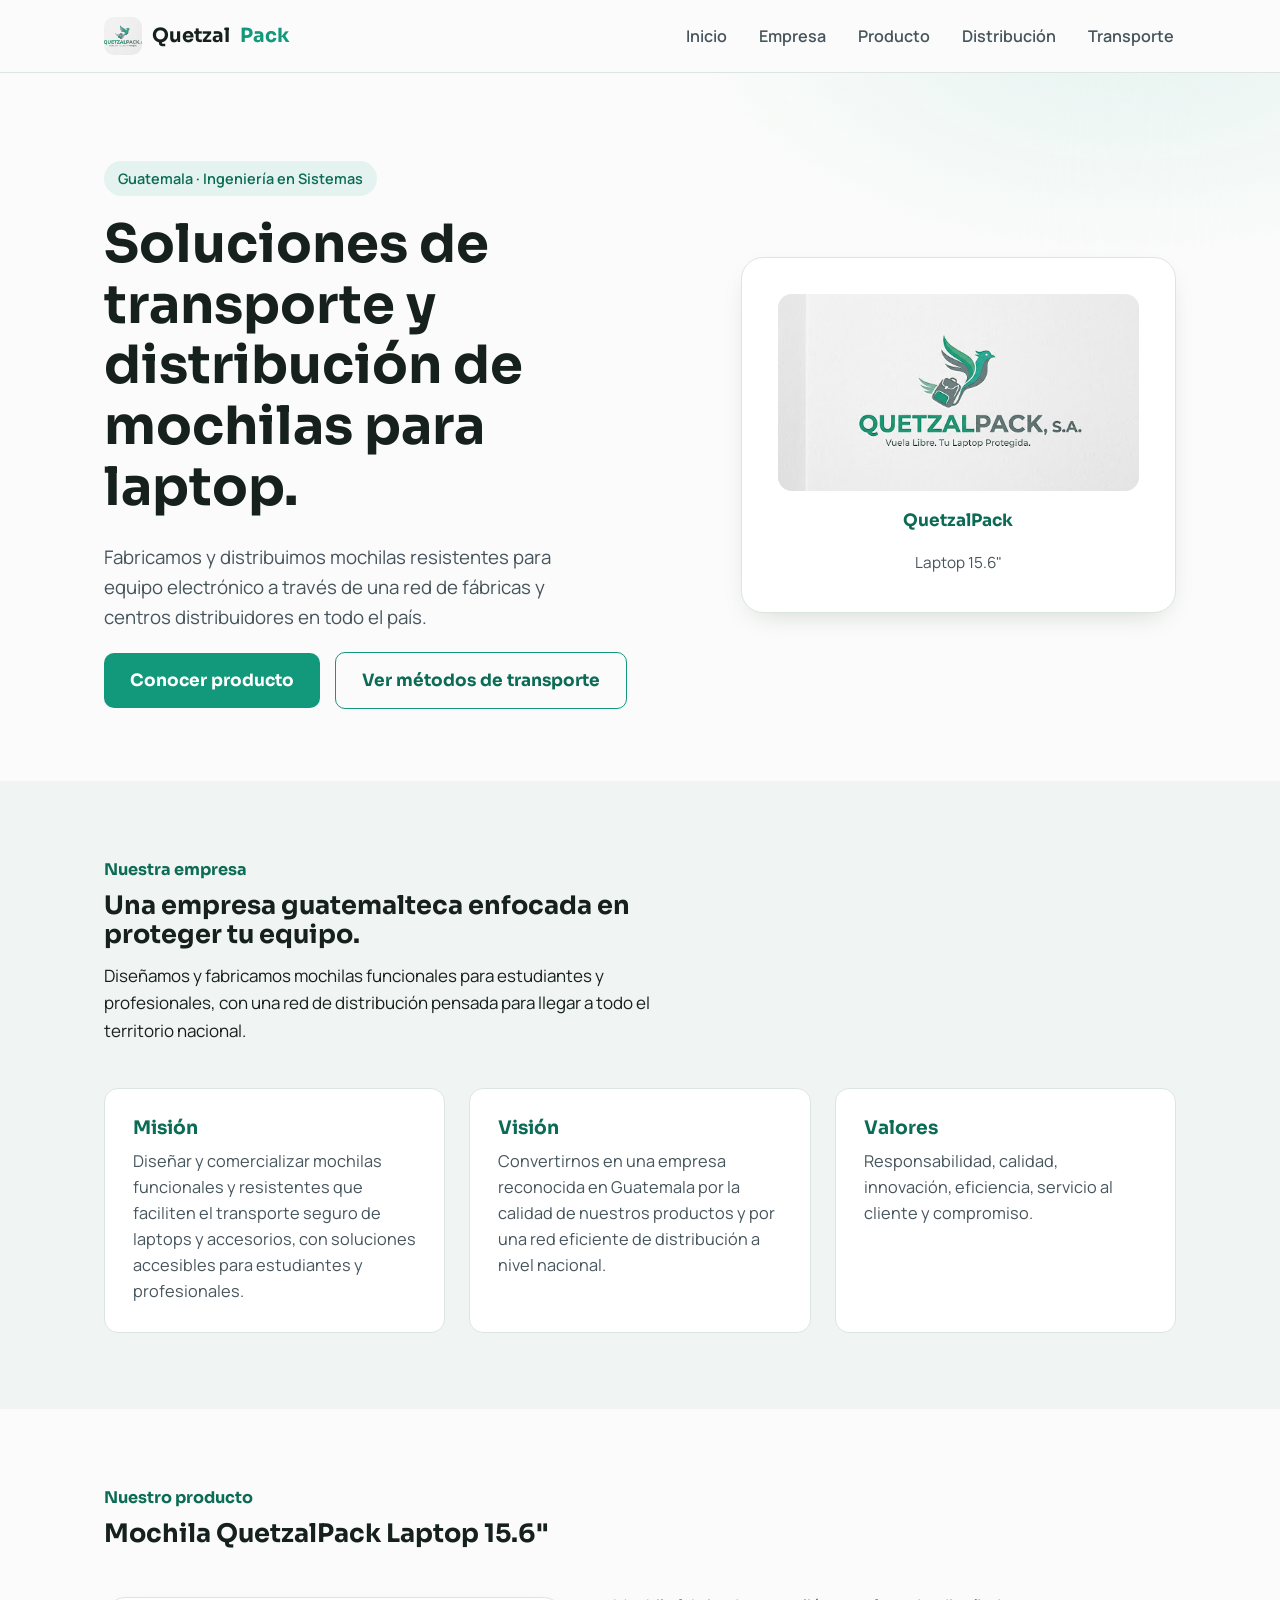
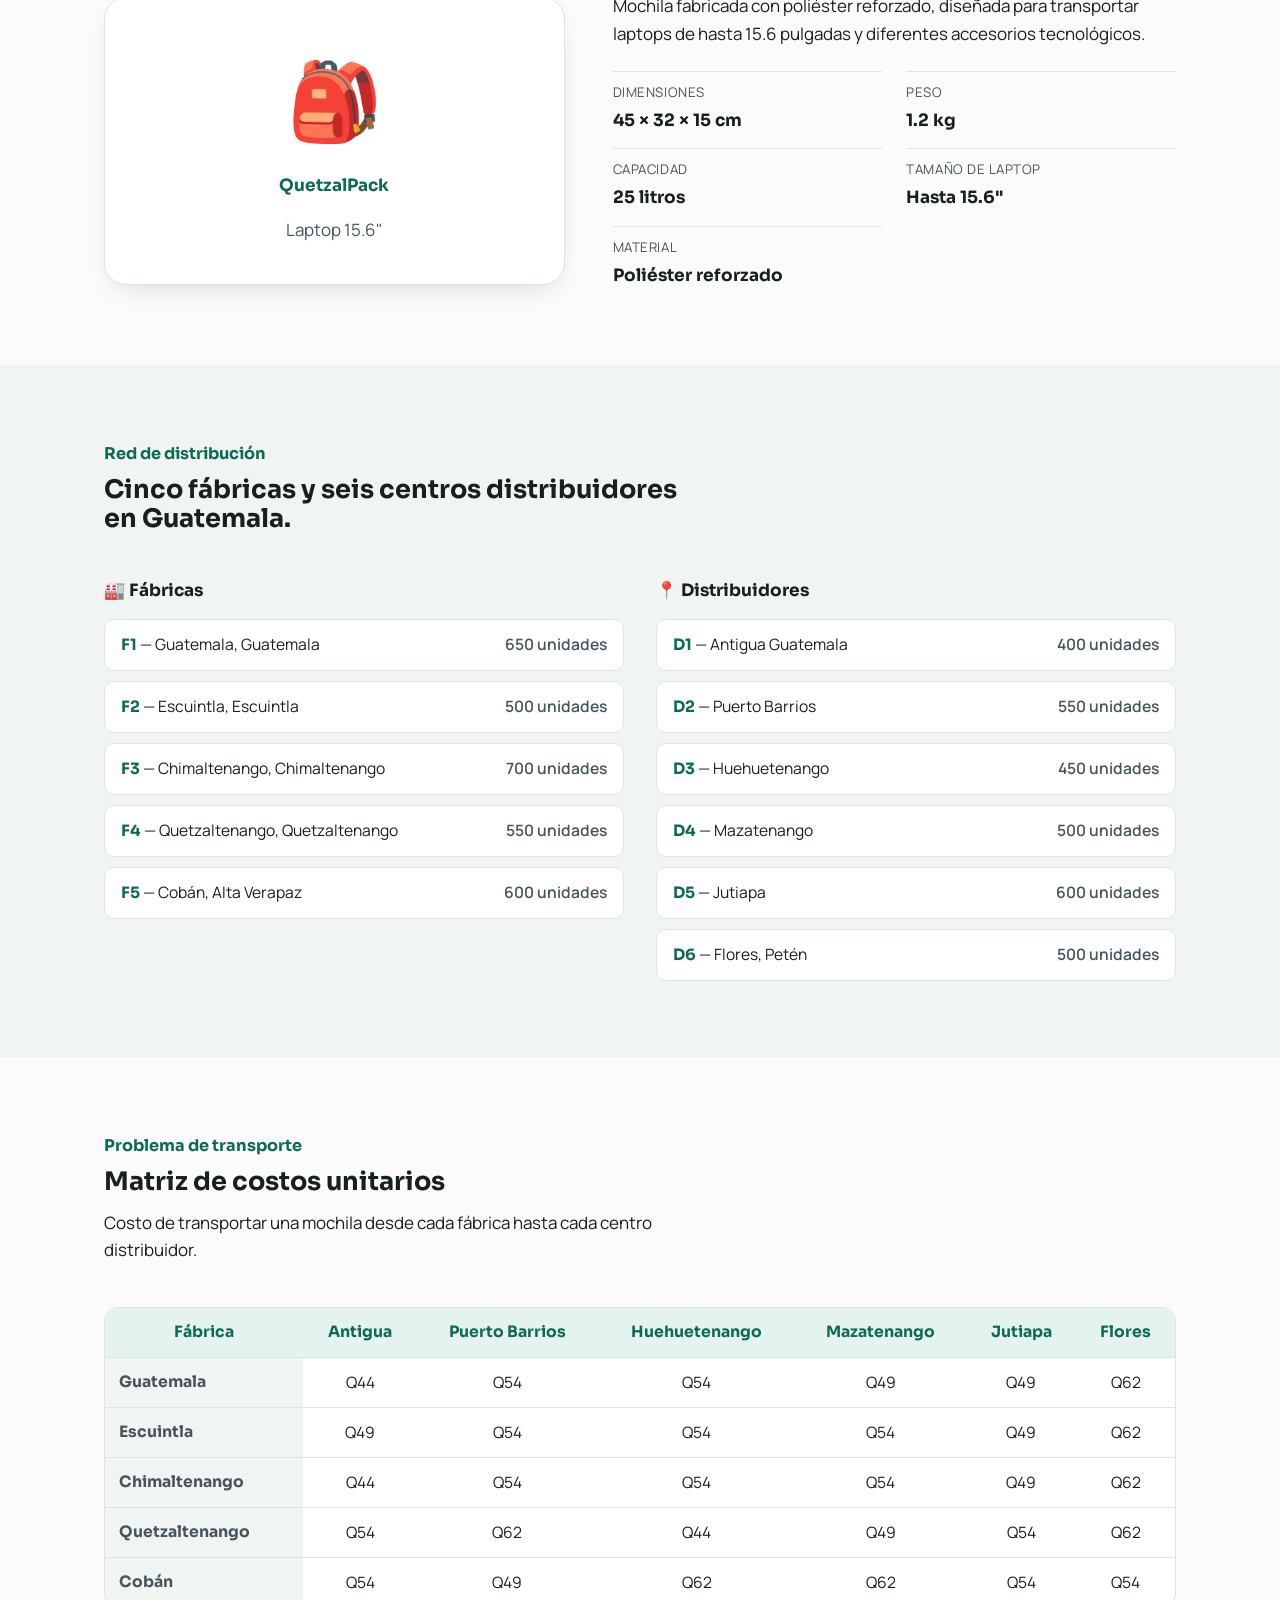
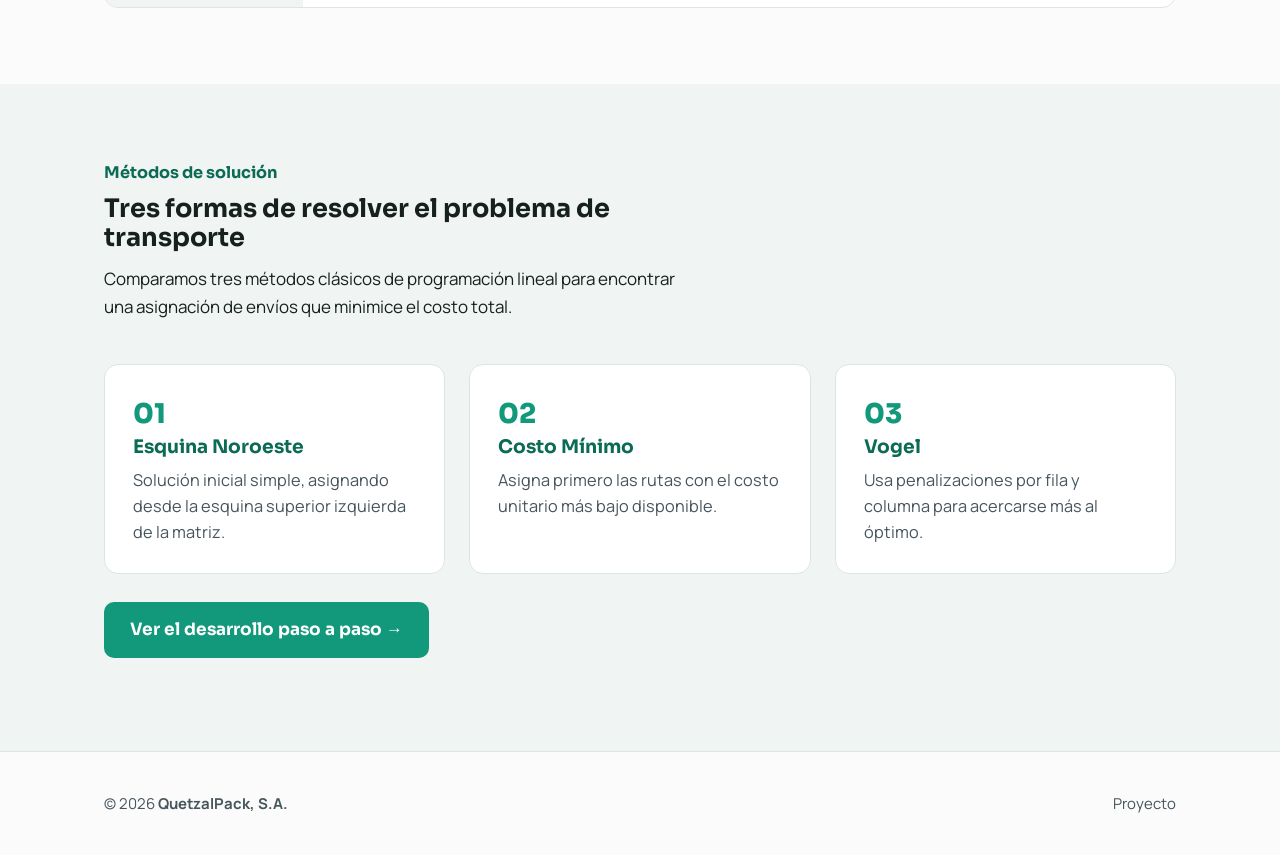
==== commit 4e71bb7c: "Update index.html cambio de texto" ====
--- a/index.html
+++ b/index.html
@@ -179,7 +179,7 @@
 <footer>
   <div class="wrap">
     <span>© 2026 <strong>QuetzalPack, S.A.</strong></span>
-    <span>Proyecto académico de Ingeniería en Sistemas</span>
+    <span>Proyecto</span>
   </div>
 </footer>
 
--- a/style.css
+++ b/style.css
@@ -0,0 +1,403 @@
+@import url('https://fonts.googleapis.com/css2?family=Sora:wght@500;600;700;800&family=Manrope:wght@400;500;600;700&display=swap');
+
+:root {
+  --teal: #12987A;
+  --teal-dark: #0B6B55;
+  --teal-light: #E4F3EF;
+  --slate: #46545C;
+  --ink: #16201D;
+  --bg: #FAFBFA;
+  --bg-alt: #F0F4F2;
+  --paper: #FFFFFF;
+  --line: #DCE6E1;
+  --amber: #DFA23C;
+  --amber-dark: #B67C22;
+  --radius: 14px;
+  --shadow: 0 10px 30px -14px rgba(16, 30, 25, 0.22);
+  --maxw: 1120px;
+  font-size: 17px;
+}
+
+* { box-sizing: border-box; }
+
+html { scroll-behavior: smooth; }
+
+body {
+  margin: 0;
+  background: var(--bg);
+  color: var(--ink);
+  font-family: 'Manrope', system-ui, sans-serif;
+  line-height: 1.6;
+  -webkit-font-smoothing: antialiased;
+}
+
+img { max-width: 100%; display: block; }
+
+h1, h2, h3, h4 {
+  font-family: 'Sora', system-ui, sans-serif;
+  font-weight: 700;
+  line-height: 1.15;
+  margin: 0 0 0.5em;
+  color: var(--ink);
+}
+
+p { margin: 0 0 1em; max-width: 62ch; }
+
+a { color: inherit; }
+
+.wrap {
+  max-width: var(--maxw);
+  margin: 0 auto;
+  padding: 0 24px;
+}
+
+/* ---------- Nav ---------- */
+.site-nav {
+  position: sticky;
+  top: 0;
+  z-index: 50;
+  background: rgba(250, 251, 250, 0.92);
+  backdrop-filter: blur(8px);
+  border-bottom: 1px solid var(--line);
+}
+
+.site-nav .wrap {
+  display: flex;
+  align-items: center;
+  justify-content: space-between;
+  height: 72px;
+}
+
+.brand {
+  display: flex;
+  align-items: center;
+  gap: 10px;
+  text-decoration: none;
+  font-family: 'Sora', sans-serif;
+  font-weight: 700;
+  font-size: 1.15rem;
+  color: var(--ink);
+}
+
+.brand img {
+  height: 38px;
+  width: 38px;
+  object-fit: cover;
+  border-radius: 10px;
+}
+
+.brand .pack { color: var(--teal); }
+
+.nav-links {
+  display: flex;
+  gap: 28px;
+  list-style: none;
+  margin: 0;
+  padding: 0;
+}
+
+.nav-links a {
+  text-decoration: none;
+  font-weight: 600;
+  font-size: 0.95rem;
+  color: var(--slate);
+  padding: 6px 2px;
+  border-bottom: 2px solid transparent;
+  transition: border-color 0.15s, color 0.15s;
+}
+
+.nav-links a:hover,
+.nav-links a.active {
+  color: var(--teal-dark);
+  border-bottom-color: var(--teal);
+}
+
+.nav-toggle {
+  display: none;
+  background: none;
+  border: none;
+  font-size: 1.6rem;
+  cursor: pointer;
+  color: var(--ink);
+}
+
+/* ---------- Hero ---------- */
+.hero {
+  padding: 88px 0 72px;
+  background:
+    radial-gradient(720px 420px at 88% -10%, var(--teal-light), transparent 60%),
+    var(--bg);
+}
+
+.hero .wrap {
+  display: grid;
+  grid-template-columns: 1.15fr 0.85fr;
+  gap: 48px;
+  align-items: center;
+}
+
+.eyebrow-tag {
+  display: inline-block;
+  font-size: 0.85rem;
+  font-weight: 600;
+  color: var(--teal-dark);
+  background: var(--teal-light);
+  padding: 6px 14px;
+  border-radius: 999px;
+  margin-bottom: 18px;
+}
+
+.hero h1 {
+  font-size: clamp(2.1rem, 4.2vw, 3.1rem);
+  max-width: 14ch;
+}
+
+.hero .lede {
+  font-size: 1.1rem;
+  color: var(--slate);
+  max-width: 42ch;
+}
+
+.btn {
+  display: inline-block;
+  text-decoration: none;
+  font-weight: 700;
+  font-family: 'Sora', sans-serif;
+  padding: 14px 26px;
+  border-radius: 10px;
+  background: var(--teal);
+  color: #fff;
+  transition: transform 0.15s, background 0.15s;
+}
+
+.btn:hover { background: var(--teal-dark); transform: translateY(-1px); }
+
+.btn.ghost {
+  background: transparent;
+  color: var(--teal-dark);
+  border: 1.5px solid var(--teal);
+}
+
+.btn.ghost:hover { background: var(--teal-light); }
+
+.hero-visual {
+  background: var(--paper);
+  border-radius: 22px;
+  box-shadow: var(--shadow);
+  padding: 36px;
+  text-align: center;
+  border: 1px solid var(--line);
+}
+
+.hero-visual img { border-radius: 14px; margin: 0 auto 16px; }
+.hero-visual .cap { font-family: 'Sora', sans-serif; font-weight: 700; color: var(--teal-dark); }
+.hero-visual .sub { color: var(--slate); font-size: 0.9rem; margin: 0; }
+
+/* ---------- Sections ---------- */
+section { padding: 76px 0; }
+section.alt { background: var(--bg-alt); }
+
+.section-head { max-width: 60ch; margin-bottom: 44px; }
+.section-head .kicker {
+  font-family: 'Sora', sans-serif;
+  font-weight: 700;
+  color: var(--teal-dark);
+  font-size: 0.95rem;
+  margin-bottom: 8px;
+}
+
+.grid-3 {
+  display: grid;
+  grid-template-columns: repeat(3, 1fr);
+  gap: 24px;
+}
+
+.card {
+  background: var(--paper);
+  border: 1px solid var(--line);
+  border-radius: var(--radius);
+  padding: 28px;
+}
+
+.card h3 { color: var(--teal-dark); font-size: 1.1rem; }
+.card p { margin-bottom: 0; color: var(--slate); font-size: 0.96rem; }
+
+/* Product */
+.product-layout {
+  display: grid;
+  grid-template-columns: 0.9fr 1.1fr;
+  gap: 48px;
+  align-items: center;
+}
+
+.spec-list { list-style: none; margin: 24px 0 0; padding: 0; display: grid; grid-template-columns: 1fr 1fr; gap: 14px 24px; }
+.spec-list li { border-top: 1px solid var(--line); padding-top: 10px; }
+.spec-list .k { display: block; font-size: 0.78rem; text-transform: uppercase; letter-spacing: 0.04em; color: var(--slate); margin-bottom: 3px; }
+.spec-list .v { font-weight: 700; font-family: 'Sora', sans-serif; }
+
+.product-visual {
+  background: var(--paper);
+  border: 1px solid var(--line);
+  border-radius: 22px;
+  box-shadow: var(--shadow);
+  padding: 40px;
+  text-align: center;
+}
+.product-visual .emoji { font-size: 4.5rem; }
+
+/* Distribution network */
+.net-cols { display: grid; grid-template-columns: 1fr 1fr; gap: 32px; }
+.net-title { font-family: 'Sora', sans-serif; font-weight: 700; font-size: 1rem; margin-bottom: 14px; display: flex; align-items: center; gap: 8px; }
+.net-list { list-style: none; margin: 0; padding: 0; display: grid; gap: 10px; }
+.net-list li {
+  background: var(--paper);
+  border: 1px solid var(--line);
+  border-radius: 10px;
+  padding: 12px 16px;
+  display: flex;
+  justify-content: space-between;
+  font-size: 0.92rem;
+}
+.net-list .tag { font-family: 'Sora', sans-serif; font-weight: 700; color: var(--teal-dark); }
+.net-list .amt { color: var(--slate); font-weight: 600; }
+
+/* Cost table */
+.table-scroll { overflow-x: auto; border: 1px solid var(--line); border-radius: var(--radius); background: var(--paper); }
+table { border-collapse: collapse; width: 100%; min-width: 560px; font-size: 0.92rem; }
+th, td { padding: 12px 14px; text-align: center; border-bottom: 1px solid var(--line); }
+thead th { font-family: 'Sora', sans-serif; background: var(--teal-light); color: var(--teal-dark); font-weight: 700; }
+tbody th { text-align: left; font-family: 'Sora', sans-serif; font-weight: 700; color: var(--slate); background: var(--bg-alt); }
+tbody tr:last-child td, tbody tr:last-child th { border-bottom: none; }
+
+/* Transport methods teaser (index) */
+.method-teaser { display: grid; grid-template-columns: repeat(3, 1fr); gap: 24px; }
+.method-teaser .card { text-align: left; }
+.method-teaser .num { font-family: 'Sora', sans-serif; font-weight: 800; font-size: 1.6rem; color: var(--teal); }
+
+/* Footer */
+footer { padding: 40px 0; border-top: 1px solid var(--line); color: var(--slate); font-size: 0.88rem; }
+footer .wrap { display: flex; justify-content: space-between; flex-wrap: wrap; gap: 8px; }
+
+/* =========================================================
+   TRANSPORTE PAGE
+   ========================================================= */
+.transporte-hero { padding: 56px 0 32px; }
+.transporte-hero h1 { max-width: 22ch; }
+
+.tabs {
+  display: flex;
+  gap: 8px;
+  border-bottom: 1px solid var(--line);
+  margin-bottom: 36px;
+  flex-wrap: wrap;
+}
+.tab-btn {
+  font-family: 'Sora', sans-serif;
+  font-weight: 700;
+  font-size: 0.95rem;
+  background: none;
+  border: none;
+  padding: 14px 18px;
+  cursor: pointer;
+  color: var(--slate);
+  border-bottom: 3px solid transparent;
+  margin-bottom: -1px;
+  transition: color 0.15s, border-color 0.15s;
+}
+.tab-btn:hover { color: var(--teal-dark); }
+.tab-btn.active { color: var(--teal-dark); border-bottom-color: var(--teal); }
+
+.method-panel { display: none; }
+.method-panel.active { display: block; }
+
+.method-intro { display: flex; justify-content: space-between; align-items: flex-end; gap: 24px; flex-wrap: wrap; margin-bottom: 24px; }
+.method-intro p { color: var(--slate); margin-bottom: 0; }
+.method-total {
+  font-family: 'Sora', sans-serif;
+  background: var(--teal-light);
+  border-radius: 12px;
+  padding: 12px 20px;
+  text-align: right;
+  white-space: nowrap;
+}
+.method-total .lbl { display: block; font-size: 0.75rem; color: var(--teal-dark); text-transform: uppercase; letter-spacing: 0.04em; }
+.method-total .val { font-size: 1.4rem; font-weight: 800; color: var(--teal-dark); }
+
+.step-bar {
+  display: flex;
+  align-items: center;
+  gap: 14px;
+  margin: 22px 0;
+  flex-wrap: wrap;
+}
+.step-bar button {
+  font-family: 'Sora', sans-serif;
+  font-weight: 700;
+  background: var(--paper);
+  border: 1.5px solid var(--teal);
+  color: var(--teal-dark);
+  padding: 10px 18px;
+  border-radius: 9px;
+  cursor: pointer;
+  transition: background 0.15s;
+}
+.step-bar button:hover:not(:disabled) { background: var(--teal-light); }
+.step-bar button:disabled { opacity: 0.35; cursor: not-allowed; }
+.step-bar .step-info { font-weight: 600; color: var(--slate); font-size: 0.92rem; }
+.step-bar .step-detail { font-weight: 700; color: var(--ink); font-family: 'Sora', sans-serif; font-size: 0.95rem; }
+
+.alloc-table td.assigned { background: var(--teal-light); font-weight: 800; color: var(--teal-dark); position: relative; }
+.alloc-table td.assigned::after { content: attr(data-cost); display: block; font-size: 0.72rem; font-weight: 600; color: var(--slate); }
+.alloc-table td.just-set { outline: 2.5px solid var(--amber); outline-offset: -2px; }
+.alloc-table td.empty-cell { color: #B9C4BF; font-size: 0.8rem; }
+.alloc-table th.exhausted, .alloc-table td.exhausted { opacity: 0.4; text-decoration: line-through; }
+
+/* Comparison */
+.compare-grid { display: grid; grid-template-columns: repeat(3, 1fr); gap: 20px; margin-top: 12px; }
+.compare-card { background: var(--paper); border: 1px solid var(--line); border-radius: var(--radius); padding: 22px; }
+.compare-card h4 { margin-bottom: 4px; font-size: 1rem; }
+.compare-card .cost { font-family: 'Sora', sans-serif; font-weight: 800; font-size: 1.5rem; color: var(--ink); margin-bottom: 12px; }
+.bar-track { background: var(--bg-alt); border-radius: 999px; height: 12px; overflow: hidden; }
+.bar-fill { height: 100%; background: var(--slate); border-radius: 999px; transition: width 0.6s ease; }
+.compare-card.best { border-color: var(--teal); box-shadow: 0 0 0 1px var(--teal); }
+.compare-card.best .bar-fill { background: var(--teal); }
+.compare-card.best .cost { color: var(--teal-dark); }
+.best-badge {
+  display: inline-block;
+  font-size: 0.72rem;
+  font-weight: 700;
+  color: var(--teal-dark);
+  background: var(--teal-light);
+  padding: 3px 10px;
+  border-radius: 999px;
+  margin-bottom: 8px;
+}
+
+/* ---------- Responsive ---------- */
+@media (max-width: 880px) {
+  .hero .wrap, .product-layout { grid-template-columns: 1fr; }
+  .hero-visual { order: -1; max-width: 360px; margin: 0 auto; }
+  .grid-3, .method-teaser, .net-cols, .compare-grid { grid-template-columns: 1fr; }
+  .nav-links {
+    position: absolute;
+    top: 72px; left: 0; right: 0;
+    background: var(--paper);
+    flex-direction: column;
+    padding: 12px 24px 20px;
+    border-bottom: 1px solid var(--line);
+    display: none;
+    gap: 4px;
+  }
+  .nav-links.open { display: flex; }
+  .nav-toggle { display: block; }
+  .method-intro { flex-direction: column; align-items: flex-start; }
+  section { padding: 56px 0; }
+}
+
+@media (max-width: 520px) {
+  :root { font-size: 15.5px; }
+  .wrap { padding: 0 18px; }
+  .hero { padding: 56px 0 44px; }
+  .spec-list { grid-template-columns: 1fr 1fr; }
+  th, td { padding: 9px 8px; font-size: 0.82rem; }
+}
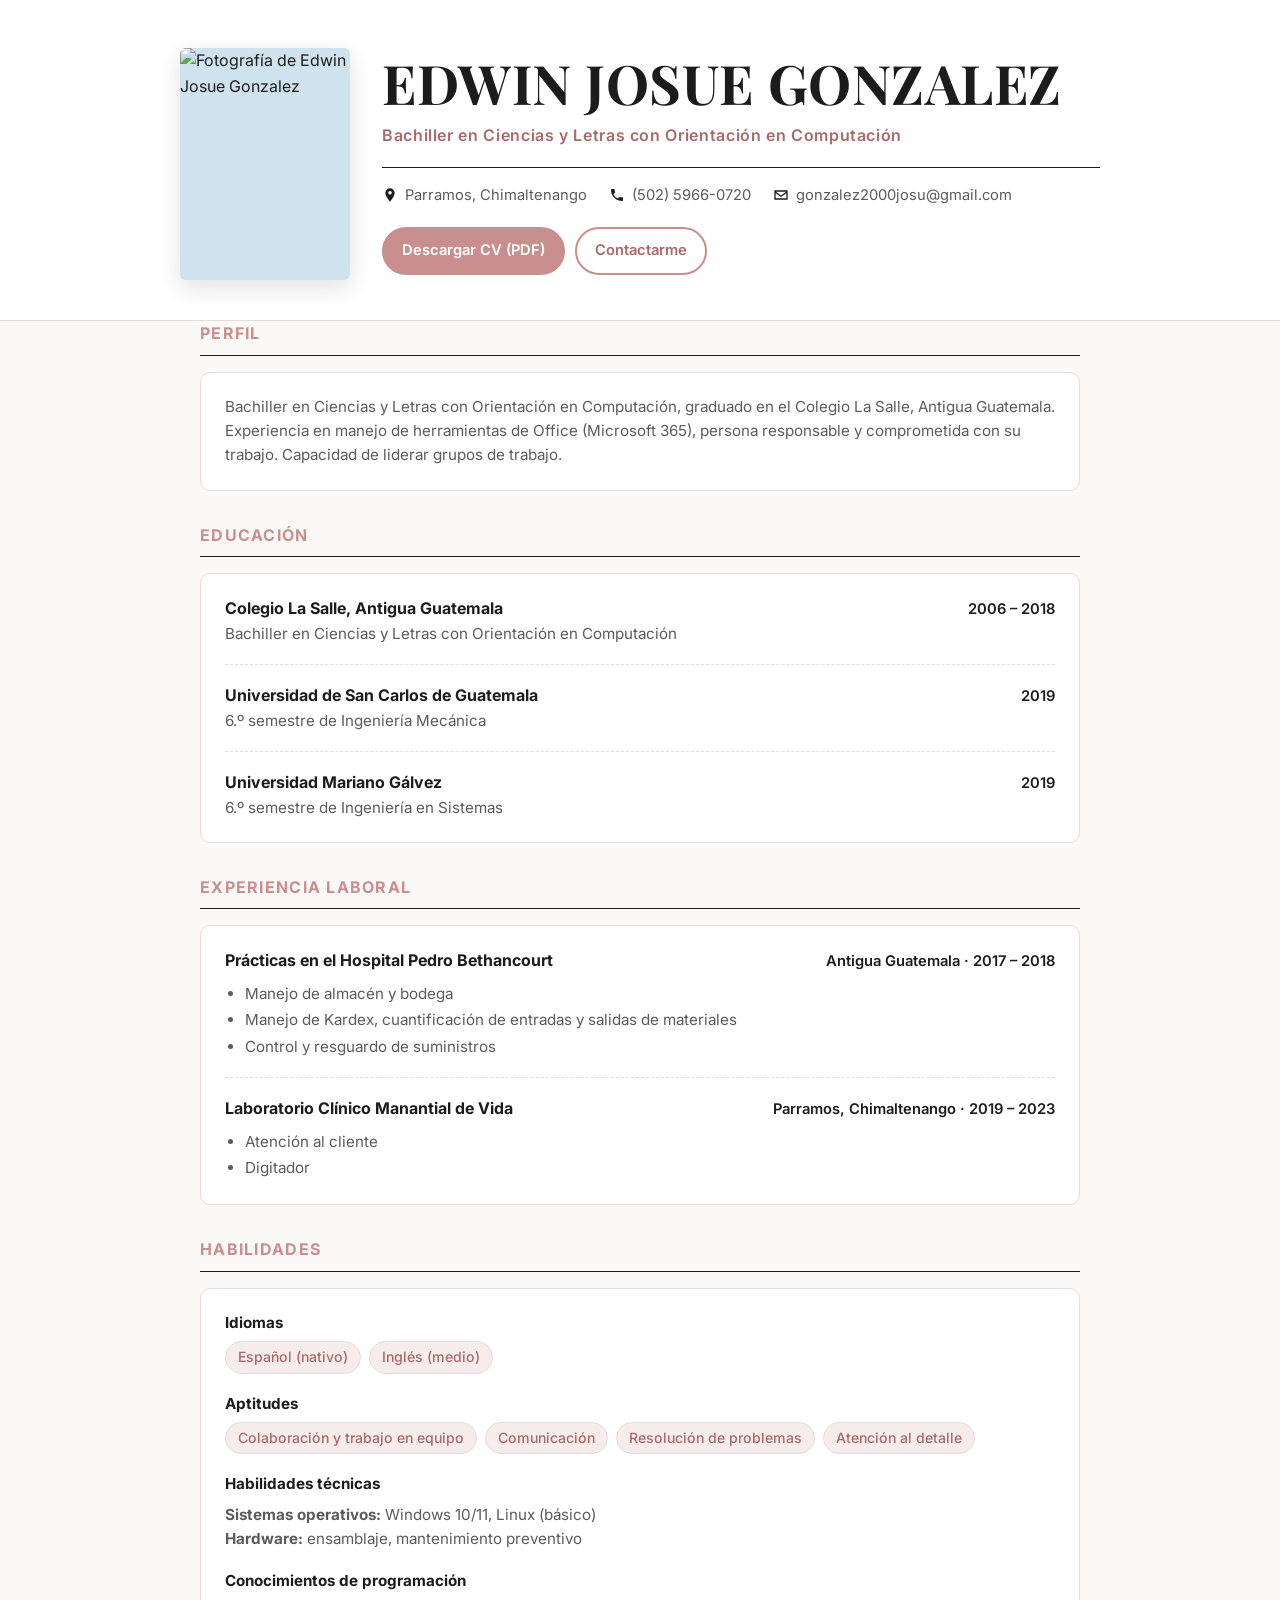
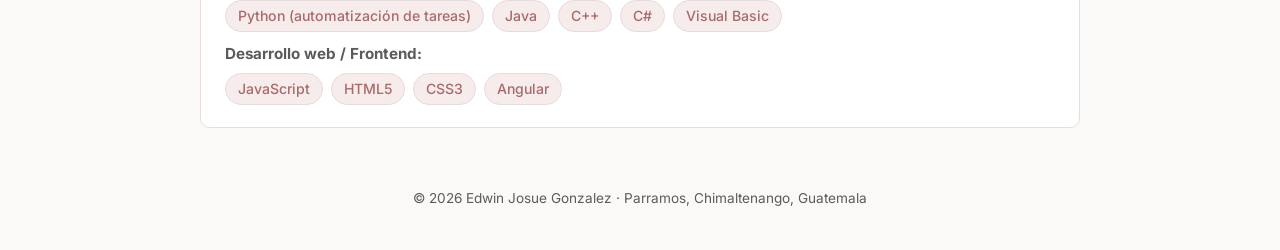
==== commit ad8cc9e4: "Add files via upload" ====
--- a/index.html
+++ b/index.html
@@ -1,188 +1,143 @@
 <!DOCTYPE html>
 <html lang="es">
 <head>
-<meta charset="UTF-8">
-<meta name="viewport" content="width=device-width, initial-scale=1.0">
-<title>QuetzalPack | Mochilas para Laptop</title>
-<link rel="stylesheet" href="style.css">
+  <meta charset="UTF-8">
+  <meta name="viewport" content="width=device-width, initial-scale=1.0">
+  <title>Edwin Josue Gonzalez | Currículum</title>
+  <meta name="description" content="Currículum de Edwin Josue Gonzalez: bachiller en Ciencias y Letras con orientación en Computación, estudiante de ingeniería en sistemas. Parramos, Chimaltenango, Guatemala.">
+  <link rel="preconnect" href="https://fonts.googleapis.com">
+  <link rel="preconnect" href="https://fonts.gstatic.com" crossorigin>
+  <link href="https://fonts.googleapis.com/css2?family=Inter:wght@400;500;600;700&family=Playfair+Display:wght@600;700&display=swap" rel="stylesheet">
+  <link rel="stylesheet" href="style.css">
 </head>
 <body>
 
-<nav class="site-nav">
-  <div class="wrap">
-    <a href="#inicio" class="brand">
-      <img src="assets/logo.jpg" alt="Logo QuetzalPack">
-      Quetzal<span class="pack">Pack</span>
-    </a>
-    <button class="nav-toggle" id="navToggle" aria-label="Abrir menú">☰</button>
-    <ul class="nav-links" id="navLinks">
-      <li><a href="#inicio">Inicio</a></li>
-      <li><a href="#empresa">Empresa</a></li>
-      <li><a href="#producto">Producto</a></li>
-      <li><a href="#red">Distribución</a></li>
-      <li><a href="transporte.html">Transporte</a></li>
-    </ul>
-  </div>
-</nav>
-
-<header class="hero" id="inicio">
-  <div class="wrap">
-    <div>
-      <span class="eyebrow-tag">Guatemala · Ingeniería en Sistemas</span>
-      <h1>Soluciones de transporte y distribución de mochilas para laptop.</h1>
-      <p class="lede">Fabricamos y distribuimos mochilas resistentes para equipo electrónico a través de una red de fábricas y centros distribuidores en todo el país.</p>
-      <a href="#producto" class="btn">Conocer producto</a>
-      <a href="transporte.html" class="btn ghost" style="margin-left:12px;">Ver métodos de transporte</a>
-    </div>
-    <div class="hero-visual">
-      <img src="assets/logo.jpg" alt="Mochila QuetzalPack">
-      <p class="cap">QuetzalPack</p>
-      <p class="sub">Laptop 15.6"</p>
-    </div>
-  </div>
-</header>
-
-<section id="empresa" class="alt">
-  <div class="wrap">
-    <div class="section-head">
-      <div class="kicker">Nuestra empresa</div>
-      <h2>Una empresa guatemalteca enfocada en proteger tu equipo.</h2>
-      <p>Diseñamos y fabricamos mochilas funcionales para estudiantes y profesionales, con una red de distribución pensada para llegar a todo el territorio nacional.</p>
-    </div>
-    <div class="grid-3">
-      <div class="card">
-        <h3>Misión</h3>
-        <p>Diseñar y comercializar mochilas funcionales y resistentes que faciliten el transporte seguro de laptops y accesorios, con soluciones accesibles para estudiantes y profesionales.</p>
-      </div>
-      <div class="card">
-        <h3>Visión</h3>
-        <p>Convertirnos en una empresa reconocida en Guatemala por la calidad de nuestros productos y por una red eficiente de distribución a nivel nacional.</p>
-      </div>
-      <div class="card">
-        <h3>Valores</h3>
-        <p>Responsabilidad, calidad, innovación, eficiencia, servicio al cliente y compromiso.</p>
+  <header class="portada">
+    <div class="contenedor portada-grid">
+      <img class="foto" src="assets/foto.jpg" alt="Fotografía de Edwin Josue Gonzalez">
+      <div>
+        <h1>Edwin Josue Gonzalez</h1>
+        <p class="subtitulo">Bachiller en Ciencias y Letras con Orientación en Computación</p>
+        <div class="contacto">
+          <span>
+            <svg viewBox="0 0 24 24" aria-hidden="true"><path d="M12 2a7 7 0 0 0-7 7c0 5 7 13 7 13s7-8 7-13a7 7 0 0 0-7-7zm0 9.5A2.5 2.5 0 1 1 12 6a2.5 2.5 0 0 1 0 5.5z"/></svg>
+            Parramos, Chimaltenango
+          </span>
+          <a href="tel:+50259660720">
+            <svg viewBox="0 0 24 24" aria-hidden="true"><path d="M6.6 10.8a15 15 0 0 0 6.6 6.6l2.2-2.2a1 1 0 0 1 1-.25 11.4 11.4 0 0 0 3.6.57 1 1 0 0 1 1 1V20a1 1 0 0 1-1 1A17 17 0 0 1 3 4a1 1 0 0 1 1-1h3.5a1 1 0 0 1 1 1c0 1.25.2 2.45.57 3.6a1 1 0 0 1-.25 1z"/></svg>
+            (502) 5966-0720
+          </a>
+          <a href="mailto:gonzalez2000josu@gmail.com">
+            <svg viewBox="0 0 24 24" aria-hidden="true"><path d="M2 5h20v14H2V5zm2.4 2L12 12.6 19.6 7H4.4zM4 17h16V9.3l-8 5.7-8-5.7V17z"/></svg>
+            gonzalez2000josu@gmail.com
+          </a>
+        </div>
+        <div class="acciones">
+          <a class="boton primario" href="assets/CV_Edwin_Josue_Gonzalez.pdf" download>Descargar CV (PDF)</a>
+          <a class="boton secundario" href="mailto:gonzalez2000josu@gmail.com">Contactarme</a>
+        </div>
       </div>
     </div>
-  </div>
-</section>
+  </header>
 
-<section id="producto">
-  <div class="wrap">
-    <div class="section-head">
-      <div class="kicker">Nuestro producto</div>
-      <h2>Mochila QuetzalPack Laptop 15.6"</h2>
-    </div>
-    <div class="product-layout">
-      <div class="product-visual">
-        <div class="emoji">🎒</div>
-        <p class="cap" style="font-family:'Sora',sans-serif;font-weight:700;color:var(--teal-dark);margin-top:12px;">QuetzalPack</p>
-        <p class="sub" style="color:var(--slate);margin:0;">Laptop 15.6"</p>
+  <main class="contenedor">
+
+    <section id="perfil">
+      <h2>Perfil</h2>
+      <div class="tarjeta">
+        <p class="detalle">
+          Bachiller en Ciencias y Letras con Orientación en Computación, graduado en el Colegio La Salle, Antigua Guatemala.
+          Experiencia en manejo de herramientas de Office (Microsoft 365), persona responsable y comprometida con su trabajo.
+          Capacidad de liderar grupos de trabajo.
+        </p>
       </div>
-      <div>
-        <p>Mochila fabricada con poliéster reforzado, diseñada para transportar laptops de hasta 15.6 pulgadas y diferentes accesorios tecnológicos.</p>
-        <ul class="spec-list">
-          <li><span class="k">Dimensiones</span><span class="v">45 × 32 × 15 cm</span></li>
-          <li><span class="k">Peso</span><span class="v">1.2 kg</span></li>
-          <li><span class="k">Capacidad</span><span class="v">25 litros</span></li>
-          <li><span class="k">Tamaño de laptop</span><span class="v">Hasta 15.6"</span></li>
-          <li><span class="k">Material</span><span class="v">Poliéster reforzado</span></li>
-        </ul>
+    </section>
+
+    <section id="educacion">
+      <h2>Educación</h2>
+      <div class="tarjeta">
+        <div class="item">
+          <div class="fila"><h3>Colegio La Salle, Antigua Guatemala</h3><span class="fecha">2006 – 2018</span></div>
+          <p class="detalle">Bachiller en Ciencias y Letras con Orientación en Computación</p>
+        </div>
+        <div class="item">
+          <div class="fila"><h3>Universidad de San Carlos de Guatemala</h3><span class="fecha">2019</span></div>
+          <p class="detalle">6.º semestre de Ingeniería Mecánica</p>
+        </div>
+        <div class="item">
+          <div class="fila"><h3>Universidad Mariano Gálvez</h3><span class="fecha">2019</span></div>
+          <p class="detalle">6.º semestre de Ingeniería en Sistemas</p>
+        </div>
       </div>
-    </div>
-  </div>
-</section>
+    </section>
 
-<section id="red" class="alt">
-  <div class="wrap">
-    <div class="section-head">
-      <div class="kicker">Red de distribución</div>
-      <h2>Cinco fábricas y seis centros distribuidores en Guatemala.</h2>
-    </div>
-    <div class="net-cols">
-      <div>
-        <div class="net-title">🏭 Fábricas</div>
-        <ul class="net-list">
-          <li><span><span class="tag">F1</span> — Guatemala, Guatemala</span><span class="amt">650 unidades</span></li>
-          <li><span><span class="tag">F2</span> — Escuintla, Escuintla</span><span class="amt">500 unidades</span></li>
-          <li><span><span class="tag">F3</span> — Chimaltenango, Chimaltenango</span><span class="amt">700 unidades</span></li>
-          <li><span><span class="tag">F4</span> — Quetzaltenango, Quetzaltenango</span><span class="amt">550 unidades</span></li>
-          <li><span><span class="tag">F5</span> — Cobán, Alta Verapaz</span><span class="amt">600 unidades</span></li>
-        </ul>
+    <section id="experiencia">
+      <h2>Experiencia laboral</h2>
+      <div class="tarjeta">
+        <div class="item">
+          <div class="fila"><h3>Prácticas en el Hospital Pedro Bethancourt</h3><span class="fecha">Antigua Guatemala · 2017 – 2018</span></div>
+          <ul class="lista">
+            <li>Manejo de almacén y bodega</li>
+            <li>Manejo de Kardex, cuantificación de entradas y salidas de materiales</li>
+            <li>Control y resguardo de suministros</li>
+          </ul>
+        </div>
+        <div class="item">
+          <div class="fila"><h3>Laboratorio Clínico Manantial de Vida</h3><span class="fecha">Parramos, Chimaltenango · 2019 – 2023</span></div>
+          <ul class="lista">
+            <li>Atención al cliente</li>
+            <li>Digitador</li>
+          </ul>
+        </div>
       </div>
-      <div>
-        <div class="net-title">📍 Distribuidores</div>
-        <ul class="net-list">
-          <li><span><span class="tag">D1</span> — Antigua Guatemala</span><span class="amt">400 unidades</span></li>
-          <li><span><span class="tag">D2</span> — Puerto Barrios</span><span class="amt">550 unidades</span></li>
-          <li><span><span class="tag">D3</span> — Huehuetenango</span><span class="amt">450 unidades</span></li>
-          <li><span><span class="tag">D4</span> — Mazatenango</span><span class="amt">500 unidades</span></li>
-          <li><span><span class="tag">D5</span> — Jutiapa</span><span class="amt">600 unidades</span></li>
-          <li><span><span class="tag">D6</span> — Flores, Petén</span><span class="amt">500 unidades</span></li>
-        </ul>
+    </section>
+
+    <section id="habilidades">
+      <h2>Habilidades</h2>
+      <div class="tarjeta">
+        <div class="bloque">
+          <p class="etiqueta">Idiomas</p>
+          <div class="chips"><span class="chip">Español (nativo)</span><span class="chip">Inglés (medio)</span></div>
+        </div>
+        <div class="bloque">
+          <p class="etiqueta">Aptitudes</p>
+          <div class="chips">
+            <span class="chip">Colaboración y trabajo en equipo</span>
+            <span class="chip">Comunicación</span>
+            <span class="chip">Resolución de problemas</span>
+            <span class="chip">Atención al detalle</span>
+          </div>
+        </div>
+        <div class="bloque">
+          <p class="etiqueta">Habilidades técnicas</p>
+          <p class="texto-habilidad"><strong>Sistemas operativos:</strong> Windows 10/11, Linux (básico)</p>
+          <p class="texto-habilidad"><strong>Hardware:</strong> ensamblaje, mantenimiento preventivo</p>
+        </div>
+        <div class="bloque">
+          <p class="etiqueta">Conocimientos de programación</p>
+          <div class="chips">
+            <span class="chip">Python (automatización de tareas)</span>
+            <span class="chip">Java</span>
+            <span class="chip">C++</span>
+            <span class="chip">C#</span>
+            <span class="chip">Visual Basic</span>
+          </div>
+          <p class="texto-habilidad subtitulo-habilidad"><strong>Desarrollo web / Frontend:</strong></p>
+          <div class="chips chips-frontend">
+            <span class="chip">JavaScript</span>
+            <span class="chip">HTML5</span>
+            <span class="chip">CSS3</span>
+            <span class="chip">Angular</span>
+          </div>
+        </div>
       </div>
-    </div>
-  </div>
-</section>
+    </section>
 
-<section id="problema">
-  <div class="wrap">
-    <div class="section-head">
-      <div class="kicker">Problema de transporte</div>
-      <h2>Matriz de costos unitarios</h2>
-      <p>Costo de transportar una mochila desde cada fábrica hasta cada centro distribuidor.</p>
-    </div>
-    <div class="table-scroll">
-      <table>
-        <thead>
-          <tr><th>Fábrica</th><th>Antigua</th><th>Puerto Barrios</th><th>Huehuetenango</th><th>Mazatenango</th><th>Jutiapa</th><th>Flores</th></tr>
-        </thead>
-        <tbody>
-          <tr><th>Guatemala</th><td>Q44</td><td>Q54</td><td>Q54</td><td>Q49</td><td>Q49</td><td>Q62</td></tr>
-          <tr><th>Escuintla</th><td>Q49</td><td>Q54</td><td>Q54</td><td>Q54</td><td>Q49</td><td>Q62</td></tr>
-          <tr><th>Chimaltenango</th><td>Q44</td><td>Q54</td><td>Q54</td><td>Q54</td><td>Q49</td><td>Q62</td></tr>
-          <tr><th>Quetzaltenango</th><td>Q54</td><td>Q62</td><td>Q44</td><td>Q49</td><td>Q54</td><td>Q62</td></tr>
-          <tr><th>Cobán</th><td>Q54</td><td>Q49</td><td>Q62</td><td>Q62</td><td>Q54</td><td>Q54</td></tr>
-        </tbody>
-      </table>
-    </div>
-  </div>
-</section>
+  </main>
 
-<section id="transporte" class="alt">
-  <div class="wrap">
-    <div class="section-head">
-      <div class="kicker">Métodos de solución</div>
-      <h2>Tres formas de resolver el problema de transporte</h2>
-      <p>Comparamos tres métodos clásicos de programación lineal para encontrar una asignación de envíos que minimice el costo total.</p>
-    </div>
-    <div class="method-teaser">
-      <div class="card">
-        <div class="num">01</div>
-        <h3>Esquina Noroeste</h3>
-        <p>Solución inicial simple, asignando desde la esquina superior izquierda de la matriz.</p>
-      </div>
-      <div class="card">
-        <div class="num">02</div>
-        <h3>Costo Mínimo</h3>
-        <p>Asigna primero las rutas con el costo unitario más bajo disponible.</p>
-      </div>
-      <div class="card">
-        <div class="num">03</div>
-        <h3>Vogel</h3>
-        <p>Usa penalizaciones por fila y columna para acercarse más al óptimo.</p>
-      </div>
-    </div>
-    <p style="margin-top:28px;"><a href="transporte.html" class="btn">Ver el desarrollo paso a paso →</a></p>
-  </div>
-</section>
+  <footer>
+    © 2026 Edwin Josue Gonzalez · Parramos, Chimaltenango, Guatemala
+  </footer>
 
-<footer>
-  <div class="wrap">
-    <span>© 2026 <strong>QuetzalPack, S.A.</strong></span>
-    <span>Proyecto</span>
-  </div>
-</footer>
-
-<script src="script.js"></script>
 </body>
 </html>
--- a/style.css
+++ b/style.css
@@ -1,403 +1,140 @@
-@import url('https://fonts.googleapis.com/css2?family=Sora:wght@500;600;700;800&family=Manrope:wght@400;500;600;700&display=swap');
-
 :root {
-  --teal: #12987A;
-  --teal-dark: #0B6B55;
-  --teal-light: #E4F3EF;
-  --slate: #46545C;
-  --ink: #16201D;
-  --bg: #FAFBFA;
-  --bg-alt: #F0F4F2;
-  --paper: #FFFFFF;
-  --line: #DCE6E1;
-  --amber: #DFA23C;
-  --amber-dark: #B67C22;
-  --radius: 14px;
-  --shadow: 0 10px 30px -14px rgba(16, 30, 25, 0.22);
-  --maxw: 1120px;
-  font-size: 17px;
+  --rosa: #c98f8f;
+  --rosa-oscuro: #a96a6a;
+  --rosa-claro: #f7ecec;
+  --tinta: #1c1c1c;
+  --gris: #5b5b5b;
+  --linea: #e6dcdc;
+  --fondo: #fbf8f8;
+  --tarjeta: #ffffff;
 }
-
-* { box-sizing: border-box; }
-
+* { box-sizing: border-box; margin: 0; padding: 0; }
 html { scroll-behavior: smooth; }
-
 body {
-  margin: 0;
-  background: var(--bg);
-  color: var(--ink);
-  font-family: 'Manrope', system-ui, sans-serif;
+  font-family: "Inter", system-ui, -apple-system, "Segoe UI", sans-serif;
+  color: var(--tinta);
+  background: var(--fondo);
   line-height: 1.6;
   -webkit-font-smoothing: antialiased;
 }
+a { color: inherit; }
+.contenedor { width: 100%; max-width: 920px; margin: 0 auto; padding: 0 20px; }
 
-img { max-width: 100%; display: block; }
+/* Encabezado */
+header.portada { background: var(--tarjeta); border-bottom: 1px solid var(--linea); }
+.portada-grid {
+  display: grid;
+  grid-template-columns: 170px 1fr;
+  gap: 32px;
+  align-items: center;
+  padding: 48px 0 40px;
+}
+.foto {
+  width: 170px;
+  height: 232px;
+  object-fit: cover;
+  border-radius: 6px;
+  background: #cfe3ee;
+  box-shadow: 0 8px 24px rgba(0,0,0,.12);
+}
+h1 {
+  font-family: "Playfair Display", Georgia, serif;
+  font-weight: 700;
+  font-size: clamp(2rem, 5.5vw, 3.4rem);
+  line-height: 1.1;
+  letter-spacing: .01em;
+  text-transform: uppercase;
+}
+.subtitulo {
+  margin-top: 10px;
+  color: var(--rosa-oscuro);
+  font-weight: 600;
+  letter-spacing: .04em;
+}
+.contacto {
+  margin-top: 18px;
+  padding-top: 16px;
+  border-top: 1px solid var(--tinta);
+  display: flex;
+  flex-wrap: wrap;
+  gap: 8px 22px;
+  font-size: .92rem;
+  color: var(--gris);
+}
+.contacto a, .contacto span { text-decoration: none; display: inline-flex; align-items: center; gap: 7px; }
+.contacto a:hover { color: var(--rosa-oscuro); }
+.contacto svg { width: 16px; height: 16px; fill: var(--tinta); flex: none; }
+.acciones { margin-top: 20px; display: flex; flex-wrap: wrap; gap: 10px; }
+.boton {
+  display: inline-flex; align-items: center; gap: 8px;
+  padding: 10px 18px; border-radius: 999px;
+  font-weight: 600; font-size: .92rem; text-decoration: none;
+  border: 2px solid var(--rosa); transition: .2s;
+}
+.boton.primario { background: var(--rosa); color: #fff; }
+.boton.primario:hover { background: var(--rosa-oscuro); border-color: var(--rosa-oscuro); }
+.boton.secundario { color: var(--rosa-oscuro); background: transparent; }
+.boton.secundario:hover { background: var(--rosa-claro); }
 
-h1, h2, h3, h4 {
-  font-family: 'Sora', system-ui, sans-serif;
+/* Secciones */
+main { padding: 36px 0 20px; }
+section { margin-bottom: 32px; }
+h2 {
+  color: var(--rosa);
+  font-size: 1rem;
   font-weight: 700;
-  line-height: 1.15;
-  margin: 0 0 0.5em;
-  color: var(--ink);
+  letter-spacing: .08em;
+  text-transform: uppercase;
+  padding-bottom: 8px;
+  border-bottom: 1px solid var(--tinta);
+  margin-bottom: 16px;
+}
+.tarjeta {
+  background: var(--tarjeta);
+  border: 1px solid var(--linea);
+  border-radius: 10px;
+  padding: 22px 24px;
+}
+.fila {
+  display: flex; justify-content: space-between; align-items: baseline;
+  gap: 16px; flex-wrap: wrap;
+}
+.fila h3 { font-size: 1rem; font-weight: 700; }
+.fecha { font-weight: 600; font-size: .92rem; color: var(--tinta); }
+.detalle { color: var(--gris); font-size: .95rem; }
+.item + .item { margin-top: 18px; padding-top: 18px; border-top: 1px dashed var(--linea); }
+ul.lista { margin: 8px 0 0 20px; color: var(--gris); font-size: .95rem; }
+ul.lista li { margin: 2px 0; }
+.etiqueta { font-weight: 700; font-size: .95rem; margin-bottom: 6px; }
+.bloque + .bloque { margin-top: 18px; }
+.chips { display: flex; flex-wrap: wrap; gap: 8px; }
+.chip {
+  background: var(--rosa-claro);
+  color: var(--rosa-oscuro);
+  border: 1px solid var(--linea);
+  padding: 4px 12px;
+  border-radius: 999px;
+  font-size: .88rem;
+  font-weight: 500;
+}
+.texto-habilidad { color: var(--gris); font-size: .95rem; }
+
+footer {
+  text-align: center; padding: 28px 20px 40px;
+  color: var(--gris); font-size: .85rem;
 }
 
-p { margin: 0 0 1em; max-width: 62ch; }
-
-a { color: inherit; }
-
-.wrap {
-  max-width: var(--maxw);
-  margin: 0 auto;
-  padding: 0 24px;
+@media (max-width: 640px) {
+  .portada-grid { grid-template-columns: 1fr; text-align: center; justify-items: center; padding: 32px 0; }
+  .contacto, .acciones { justify-content: center; }
+  .foto { width: 150px; height: 205px; }
+  .tarjeta { padding: 18px; }
+}
+@media print {
+  .acciones { display: none; }
+  body { background: #fff; }
 }
 
-/* ---------- Nav ---------- */
-.site-nav {
-  position: sticky;
-  top: 0;
-  z-index: 50;
-  background: rgba(250, 251, 250, 0.92);
-  backdrop-filter: blur(8px);
-  border-bottom: 1px solid var(--line);
-}
-
-.site-nav .wrap {
-  display: flex;
-  align-items: center;
-  justify-content: space-between;
-  height: 72px;
-}
-
-.brand {
-  display: flex;
-  align-items: center;
-  gap: 10px;
-  text-decoration: none;
-  font-family: 'Sora', sans-serif;
-  font-weight: 700;
-  font-size: 1.15rem;
-  color: var(--ink);
-}
-
-.brand img {
-  height: 38px;
-  width: 38px;
-  object-fit: cover;
-  border-radius: 10px;
-}
-
-.brand .pack { color: var(--teal); }
-
-.nav-links {
-  display: flex;
-  gap: 28px;
-  list-style: none;
-  margin: 0;
-  padding: 0;
-}
-
-.nav-links a {
-  text-decoration: none;
-  font-weight: 600;
-  font-size: 0.95rem;
-  color: var(--slate);
-  padding: 6px 2px;
-  border-bottom: 2px solid transparent;
-  transition: border-color 0.15s, color 0.15s;
-}
-
-.nav-links a:hover,
-.nav-links a.active {
-  color: var(--teal-dark);
-  border-bottom-color: var(--teal);
-}
-
-.nav-toggle {
-  display: none;
-  background: none;
-  border: none;
-  font-size: 1.6rem;
-  cursor: pointer;
-  color: var(--ink);
-}
-
-/* ---------- Hero ---------- */
-.hero {
-  padding: 88px 0 72px;
-  background:
-    radial-gradient(720px 420px at 88% -10%, var(--teal-light), transparent 60%),
-    var(--bg);
-}
-
-.hero .wrap {
-  display: grid;
-  grid-template-columns: 1.15fr 0.85fr;
-  gap: 48px;
-  align-items: center;
-}
-
-.eyebrow-tag {
-  display: inline-block;
-  font-size: 0.85rem;
-  font-weight: 600;
-  color: var(--teal-dark);
-  background: var(--teal-light);
-  padding: 6px 14px;
-  border-radius: 999px;
-  margin-bottom: 18px;
-}
-
-.hero h1 {
-  font-size: clamp(2.1rem, 4.2vw, 3.1rem);
-  max-width: 14ch;
-}
-
-.hero .lede {
-  font-size: 1.1rem;
-  color: var(--slate);
-  max-width: 42ch;
-}
-
-.btn {
-  display: inline-block;
-  text-decoration: none;
-  font-weight: 700;
-  font-family: 'Sora', sans-serif;
-  padding: 14px 26px;
-  border-radius: 10px;
-  background: var(--teal);
-  color: #fff;
-  transition: transform 0.15s, background 0.15s;
-}
-
-.btn:hover { background: var(--teal-dark); transform: translateY(-1px); }
-
-.btn.ghost {
-  background: transparent;
-  color: var(--teal-dark);
-  border: 1.5px solid var(--teal);
-}
-
-.btn.ghost:hover { background: var(--teal-light); }
-
-.hero-visual {
-  background: var(--paper);
-  border-radius: 22px;
-  box-shadow: var(--shadow);
-  padding: 36px;
-  text-align: center;
-  border: 1px solid var(--line);
-}
-
-.hero-visual img { border-radius: 14px; margin: 0 auto 16px; }
-.hero-visual .cap { font-family: 'Sora', sans-serif; font-weight: 700; color: var(--teal-dark); }
-.hero-visual .sub { color: var(--slate); font-size: 0.9rem; margin: 0; }
-
-/* ---------- Sections ---------- */
-section { padding: 76px 0; }
-section.alt { background: var(--bg-alt); }
-
-.section-head { max-width: 60ch; margin-bottom: 44px; }
-.section-head .kicker {
-  font-family: 'Sora', sans-serif;
-  font-weight: 700;
-  color: var(--teal-dark);
-  font-size: 0.95rem;
-  margin-bottom: 8px;
-}
-
-.grid-3 {
-  display: grid;
-  grid-template-columns: repeat(3, 1fr);
-  gap: 24px;
-}
-
-.card {
-  background: var(--paper);
-  border: 1px solid var(--line);
-  border-radius: var(--radius);
-  padding: 28px;
-}
-
-.card h3 { color: var(--teal-dark); font-size: 1.1rem; }
-.card p { margin-bottom: 0; color: var(--slate); font-size: 0.96rem; }
-
-/* Product */
-.product-layout {
-  display: grid;
-  grid-template-columns: 0.9fr 1.1fr;
-  gap: 48px;
-  align-items: center;
-}
-
-.spec-list { list-style: none; margin: 24px 0 0; padding: 0; display: grid; grid-template-columns: 1fr 1fr; gap: 14px 24px; }
-.spec-list li { border-top: 1px solid var(--line); padding-top: 10px; }
-.spec-list .k { display: block; font-size: 0.78rem; text-transform: uppercase; letter-spacing: 0.04em; color: var(--slate); margin-bottom: 3px; }
-.spec-list .v { font-weight: 700; font-family: 'Sora', sans-serif; }
-
-.product-visual {
-  background: var(--paper);
-  border: 1px solid var(--line);
-  border-radius: 22px;
-  box-shadow: var(--shadow);
-  padding: 40px;
-  text-align: center;
-}
-.product-visual .emoji { font-size: 4.5rem; }
-
-/* Distribution network */
-.net-cols { display: grid; grid-template-columns: 1fr 1fr; gap: 32px; }
-.net-title { font-family: 'Sora', sans-serif; font-weight: 700; font-size: 1rem; margin-bottom: 14px; display: flex; align-items: center; gap: 8px; }
-.net-list { list-style: none; margin: 0; padding: 0; display: grid; gap: 10px; }
-.net-list li {
-  background: var(--paper);
-  border: 1px solid var(--line);
-  border-radius: 10px;
-  padding: 12px 16px;
-  display: flex;
-  justify-content: space-between;
-  font-size: 0.92rem;
-}
-.net-list .tag { font-family: 'Sora', sans-serif; font-weight: 700; color: var(--teal-dark); }
-.net-list .amt { color: var(--slate); font-weight: 600; }
-
-/* Cost table */
-.table-scroll { overflow-x: auto; border: 1px solid var(--line); border-radius: var(--radius); background: var(--paper); }
-table { border-collapse: collapse; width: 100%; min-width: 560px; font-size: 0.92rem; }
-th, td { padding: 12px 14px; text-align: center; border-bottom: 1px solid var(--line); }
-thead th { font-family: 'Sora', sans-serif; background: var(--teal-light); color: var(--teal-dark); font-weight: 700; }
-tbody th { text-align: left; font-family: 'Sora', sans-serif; font-weight: 700; color: var(--slate); background: var(--bg-alt); }
-tbody tr:last-child td, tbody tr:last-child th { border-bottom: none; }
-
-/* Transport methods teaser (index) */
-.method-teaser { display: grid; grid-template-columns: repeat(3, 1fr); gap: 24px; }
-.method-teaser .card { text-align: left; }
-.method-teaser .num { font-family: 'Sora', sans-serif; font-weight: 800; font-size: 1.6rem; color: var(--teal); }
-
-/* Footer */
-footer { padding: 40px 0; border-top: 1px solid var(--line); color: var(--slate); font-size: 0.88rem; }
-footer .wrap { display: flex; justify-content: space-between; flex-wrap: wrap; gap: 8px; }
-
-/* =========================================================
-   TRANSPORTE PAGE
-   ========================================================= */
-.transporte-hero { padding: 56px 0 32px; }
-.transporte-hero h1 { max-width: 22ch; }
-
-.tabs {
-  display: flex;
-  gap: 8px;
-  border-bottom: 1px solid var(--line);
-  margin-bottom: 36px;
-  flex-wrap: wrap;
-}
-.tab-btn {
-  font-family: 'Sora', sans-serif;
-  font-weight: 700;
-  font-size: 0.95rem;
-  background: none;
-  border: none;
-  padding: 14px 18px;
-  cursor: pointer;
-  color: var(--slate);
-  border-bottom: 3px solid transparent;
-  margin-bottom: -1px;
-  transition: color 0.15s, border-color 0.15s;
-}
-.tab-btn:hover { color: var(--teal-dark); }
-.tab-btn.active { color: var(--teal-dark); border-bottom-color: var(--teal); }
-
-.method-panel { display: none; }
-.method-panel.active { display: block; }
-
-.method-intro { display: flex; justify-content: space-between; align-items: flex-end; gap: 24px; flex-wrap: wrap; margin-bottom: 24px; }
-.method-intro p { color: var(--slate); margin-bottom: 0; }
-.method-total {
-  font-family: 'Sora', sans-serif;
-  background: var(--teal-light);
-  border-radius: 12px;
-  padding: 12px 20px;
-  text-align: right;
-  white-space: nowrap;
-}
-.method-total .lbl { display: block; font-size: 0.75rem; color: var(--teal-dark); text-transform: uppercase; letter-spacing: 0.04em; }
-.method-total .val { font-size: 1.4rem; font-weight: 800; color: var(--teal-dark); }
-
-.step-bar {
-  display: flex;
-  align-items: center;
-  gap: 14px;
-  margin: 22px 0;
-  flex-wrap: wrap;
-}
-.step-bar button {
-  font-family: 'Sora', sans-serif;
-  font-weight: 700;
-  background: var(--paper);
-  border: 1.5px solid var(--teal);
-  color: var(--teal-dark);
-  padding: 10px 18px;
-  border-radius: 9px;
-  cursor: pointer;
-  transition: background 0.15s;
-}
-.step-bar button:hover:not(:disabled) { background: var(--teal-light); }
-.step-bar button:disabled { opacity: 0.35; cursor: not-allowed; }
-.step-bar .step-info { font-weight: 600; color: var(--slate); font-size: 0.92rem; }
-.step-bar .step-detail { font-weight: 700; color: var(--ink); font-family: 'Sora', sans-serif; font-size: 0.95rem; }
-
-.alloc-table td.assigned { background: var(--teal-light); font-weight: 800; color: var(--teal-dark); position: relative; }
-.alloc-table td.assigned::after { content: attr(data-cost); display: block; font-size: 0.72rem; font-weight: 600; color: var(--slate); }
-.alloc-table td.just-set { outline: 2.5px solid var(--amber); outline-offset: -2px; }
-.alloc-table td.empty-cell { color: #B9C4BF; font-size: 0.8rem; }
-.alloc-table th.exhausted, .alloc-table td.exhausted { opacity: 0.4; text-decoration: line-through; }
-
-/* Comparison */
-.compare-grid { display: grid; grid-template-columns: repeat(3, 1fr); gap: 20px; margin-top: 12px; }
-.compare-card { background: var(--paper); border: 1px solid var(--line); border-radius: var(--radius); padding: 22px; }
-.compare-card h4 { margin-bottom: 4px; font-size: 1rem; }
-.compare-card .cost { font-family: 'Sora', sans-serif; font-weight: 800; font-size: 1.5rem; color: var(--ink); margin-bottom: 12px; }
-.bar-track { background: var(--bg-alt); border-radius: 999px; height: 12px; overflow: hidden; }
-.bar-fill { height: 100%; background: var(--slate); border-radius: 999px; transition: width 0.6s ease; }
-.compare-card.best { border-color: var(--teal); box-shadow: 0 0 0 1px var(--teal); }
-.compare-card.best .bar-fill { background: var(--teal); }
-.compare-card.best .cost { color: var(--teal-dark); }
-.best-badge {
-  display: inline-block;
-  font-size: 0.72rem;
-  font-weight: 700;
-  color: var(--teal-dark);
-  background: var(--teal-light);
-  padding: 3px 10px;
-  border-radius: 999px;
-  margin-bottom: 8px;
-}
-
-/* ---------- Responsive ---------- */
-@media (max-width: 880px) {
-  .hero .wrap, .product-layout { grid-template-columns: 1fr; }
-  .hero-visual { order: -1; max-width: 360px; margin: 0 auto; }
-  .grid-3, .method-teaser, .net-cols, .compare-grid { grid-template-columns: 1fr; }
-  .nav-links {
-    position: absolute;
-    top: 72px; left: 0; right: 0;
-    background: var(--paper);
-    flex-direction: column;
-    padding: 12px 24px 20px;
-    border-bottom: 1px solid var(--line);
-    display: none;
-    gap: 4px;
-  }
-  .nav-links.open { display: flex; }
-  .nav-toggle { display: block; }
-  .method-intro { flex-direction: column; align-items: flex-start; }
-  section { padding: 56px 0; }
-}
-
-@media (max-width: 520px) {
-  :root { font-size: 15.5px; }
-  .wrap { padding: 0 18px; }
-  .hero { padding: 56px 0 44px; }
-  .spec-list { grid-template-columns: 1fr 1fr; }
-  th, td { padding: 9px 8px; font-size: 0.82rem; }
-}
+/* Ajustes de la sección de programación */
+.subtitulo-habilidad { margin-top: 10px; }
+.chips-frontend { margin-top: 6px; }
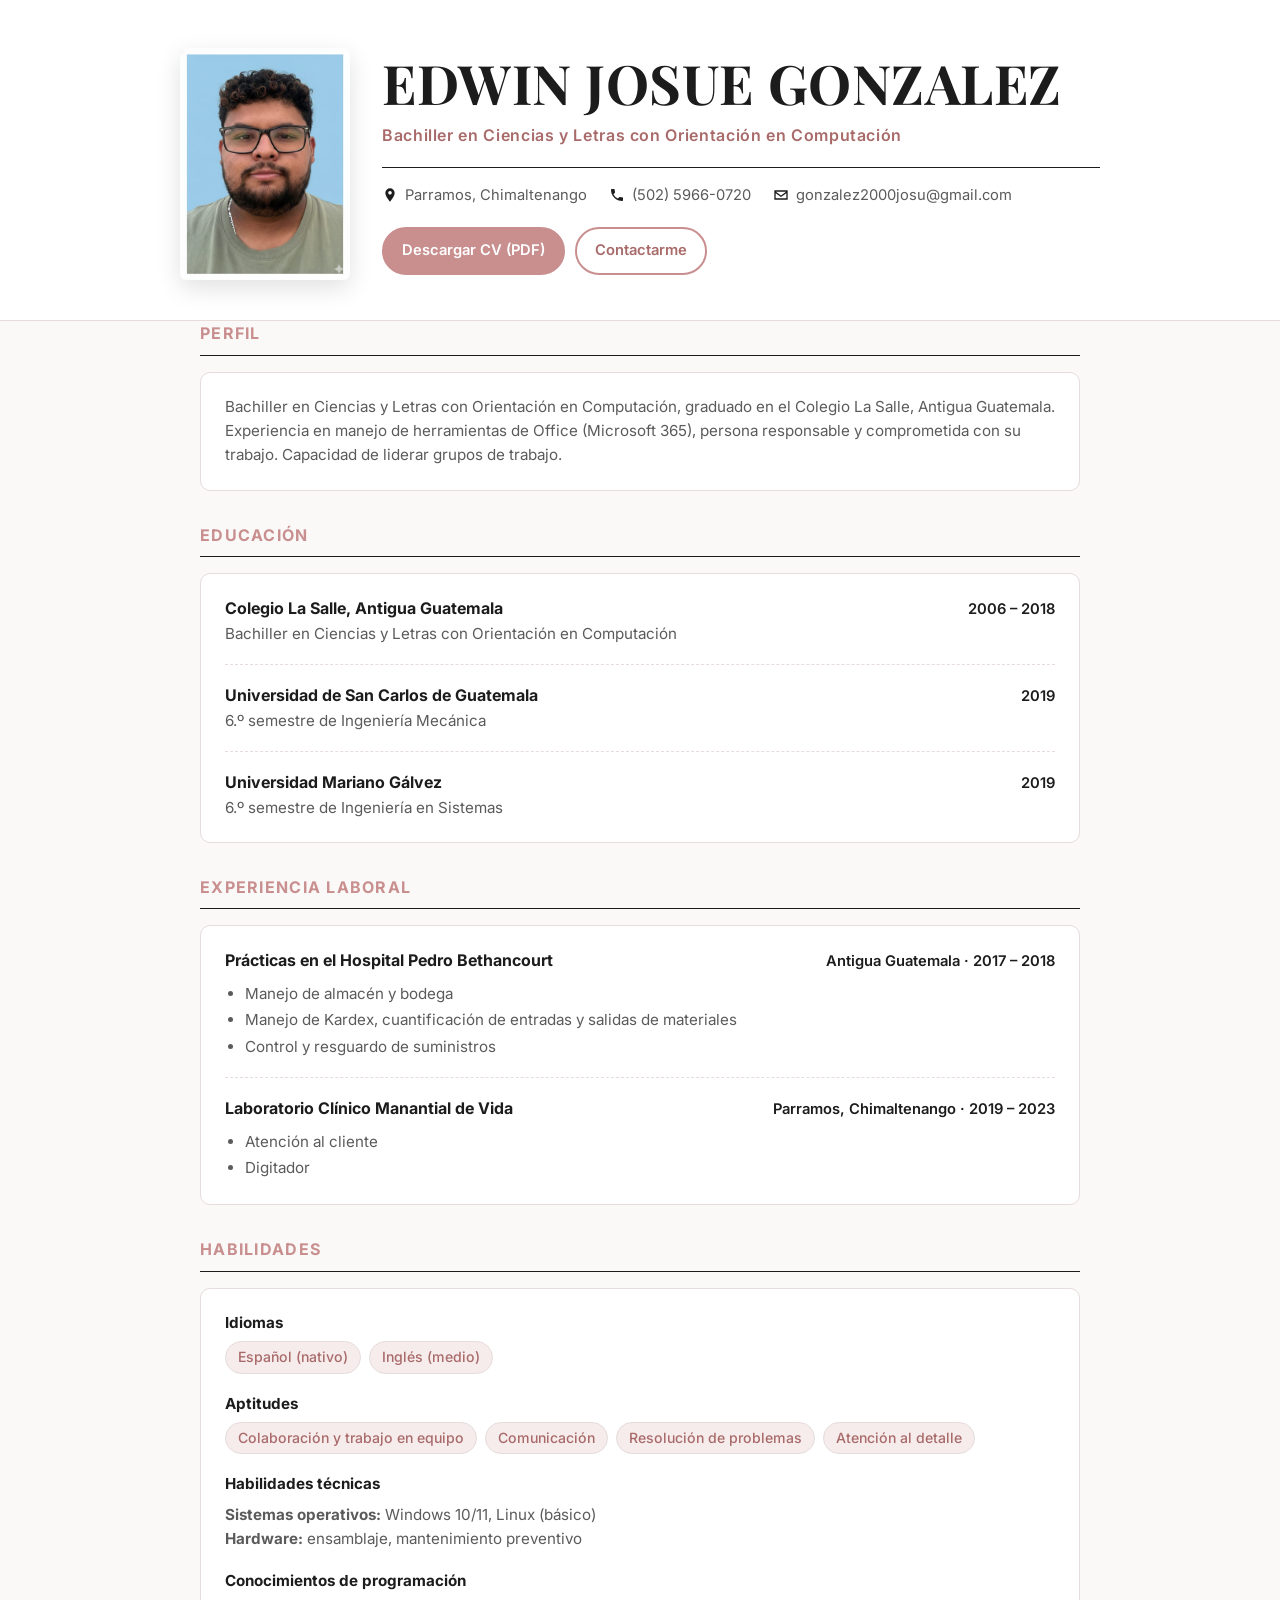
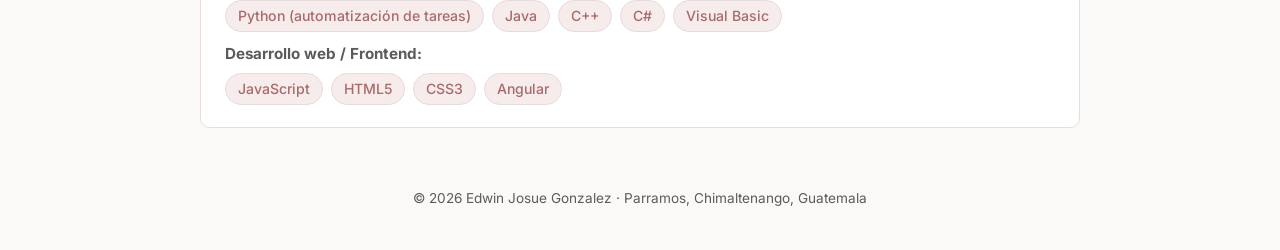
==== commit d20a2c64: "Update index.html letra" ====
--- a/index.html
+++ b/index.html
@@ -14,7 +14,7 @@
 
   <header class="portada">
     <div class="contenedor portada-grid">
-      <img class="foto" src="assets/foto.jpg" alt="Fotografía de Edwin Josue Gonzalez">
+      <img class="foto" src="assets/foto.jpeg" alt="Fotografía de Edwin Josue Gonzalez">
       <div>
         <h1>Edwin Josue Gonzalez</h1>
         <p class="subtitulo">Bachiller en Ciencias y Letras con Orientación en Computación</p>
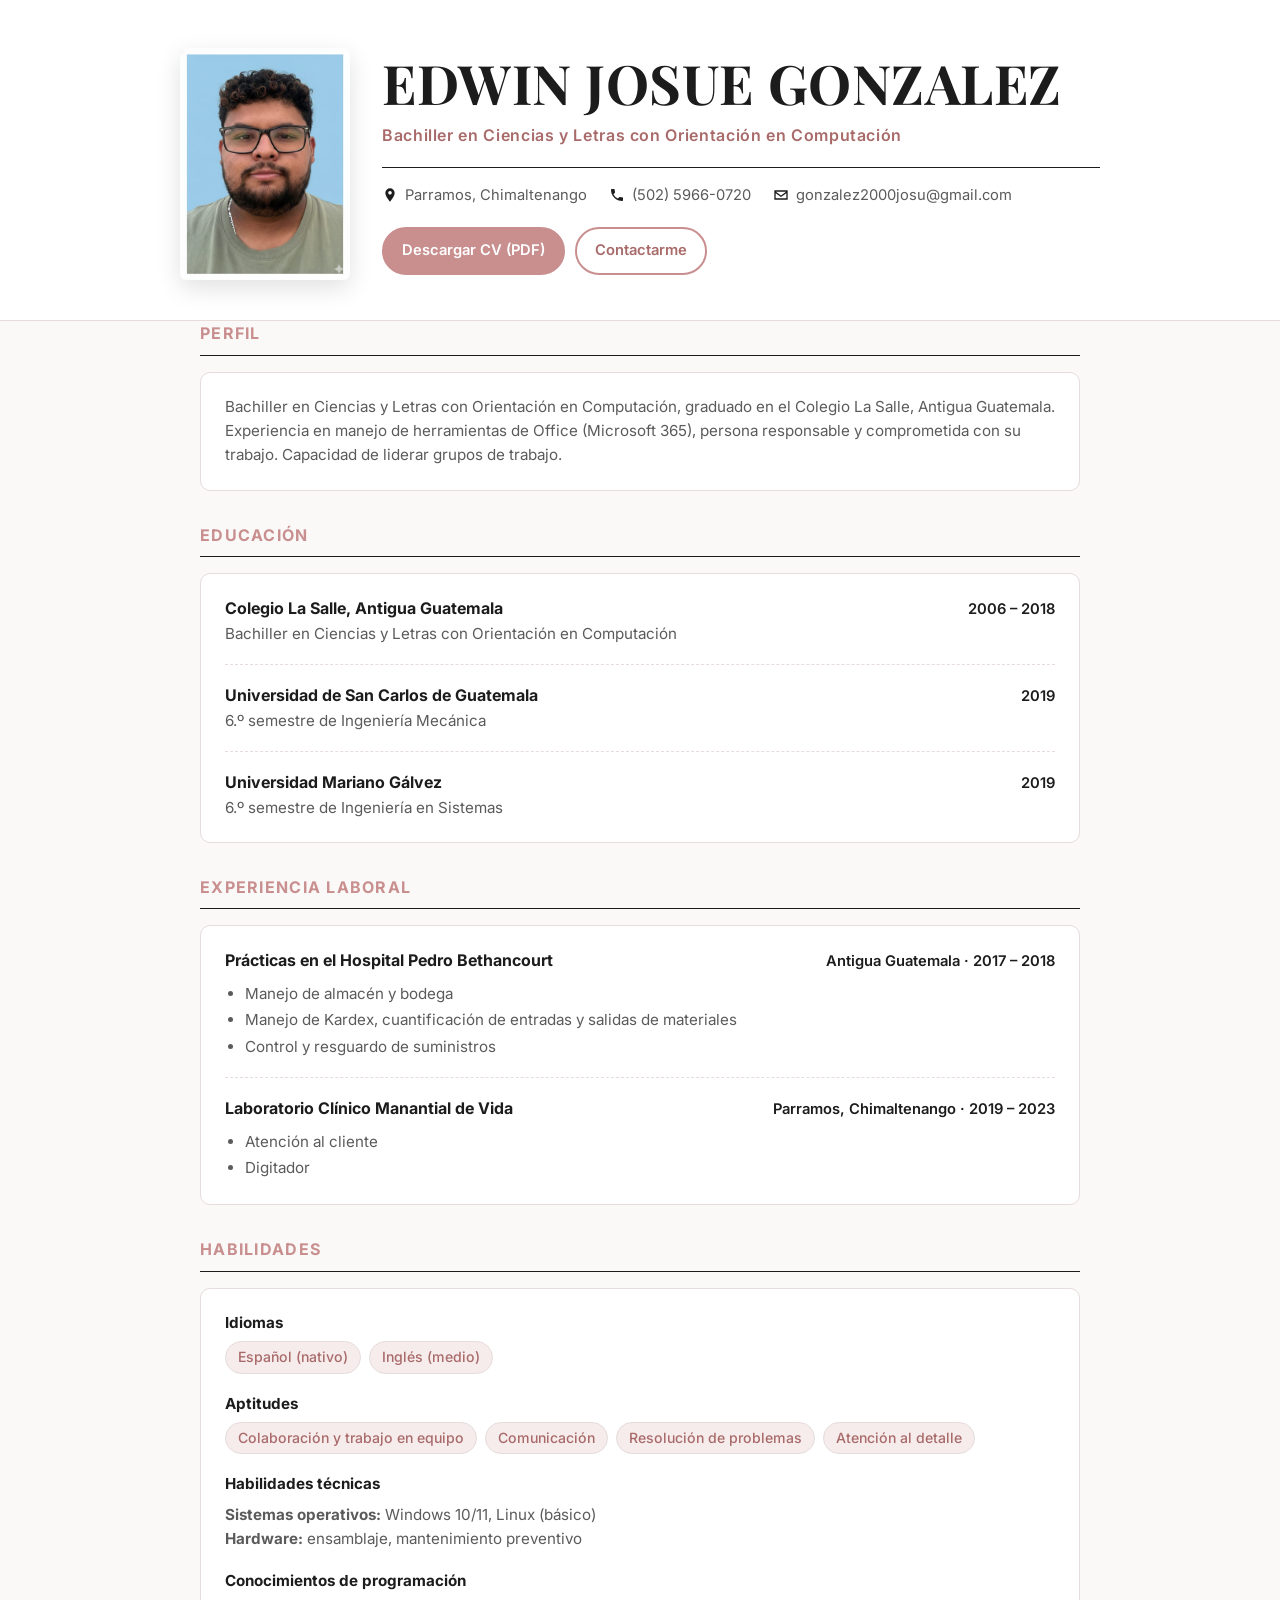
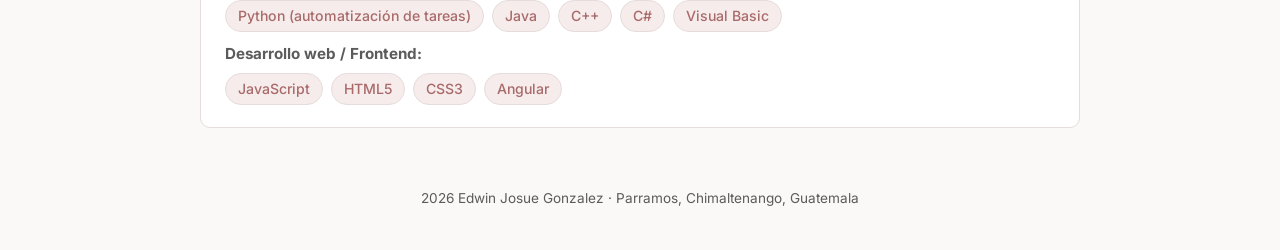
==== commit a53b9f09: "Update index.html R" ====
--- a/index.html
+++ b/index.html
@@ -136,7 +136,7 @@
   </main>
 
   <footer>
-    © 2026 Edwin Josue Gonzalez · Parramos, Chimaltenango, Guatemala
+     2026 Edwin Josue Gonzalez · Parramos, Chimaltenango, Guatemala
   </footer>
 
 </body>
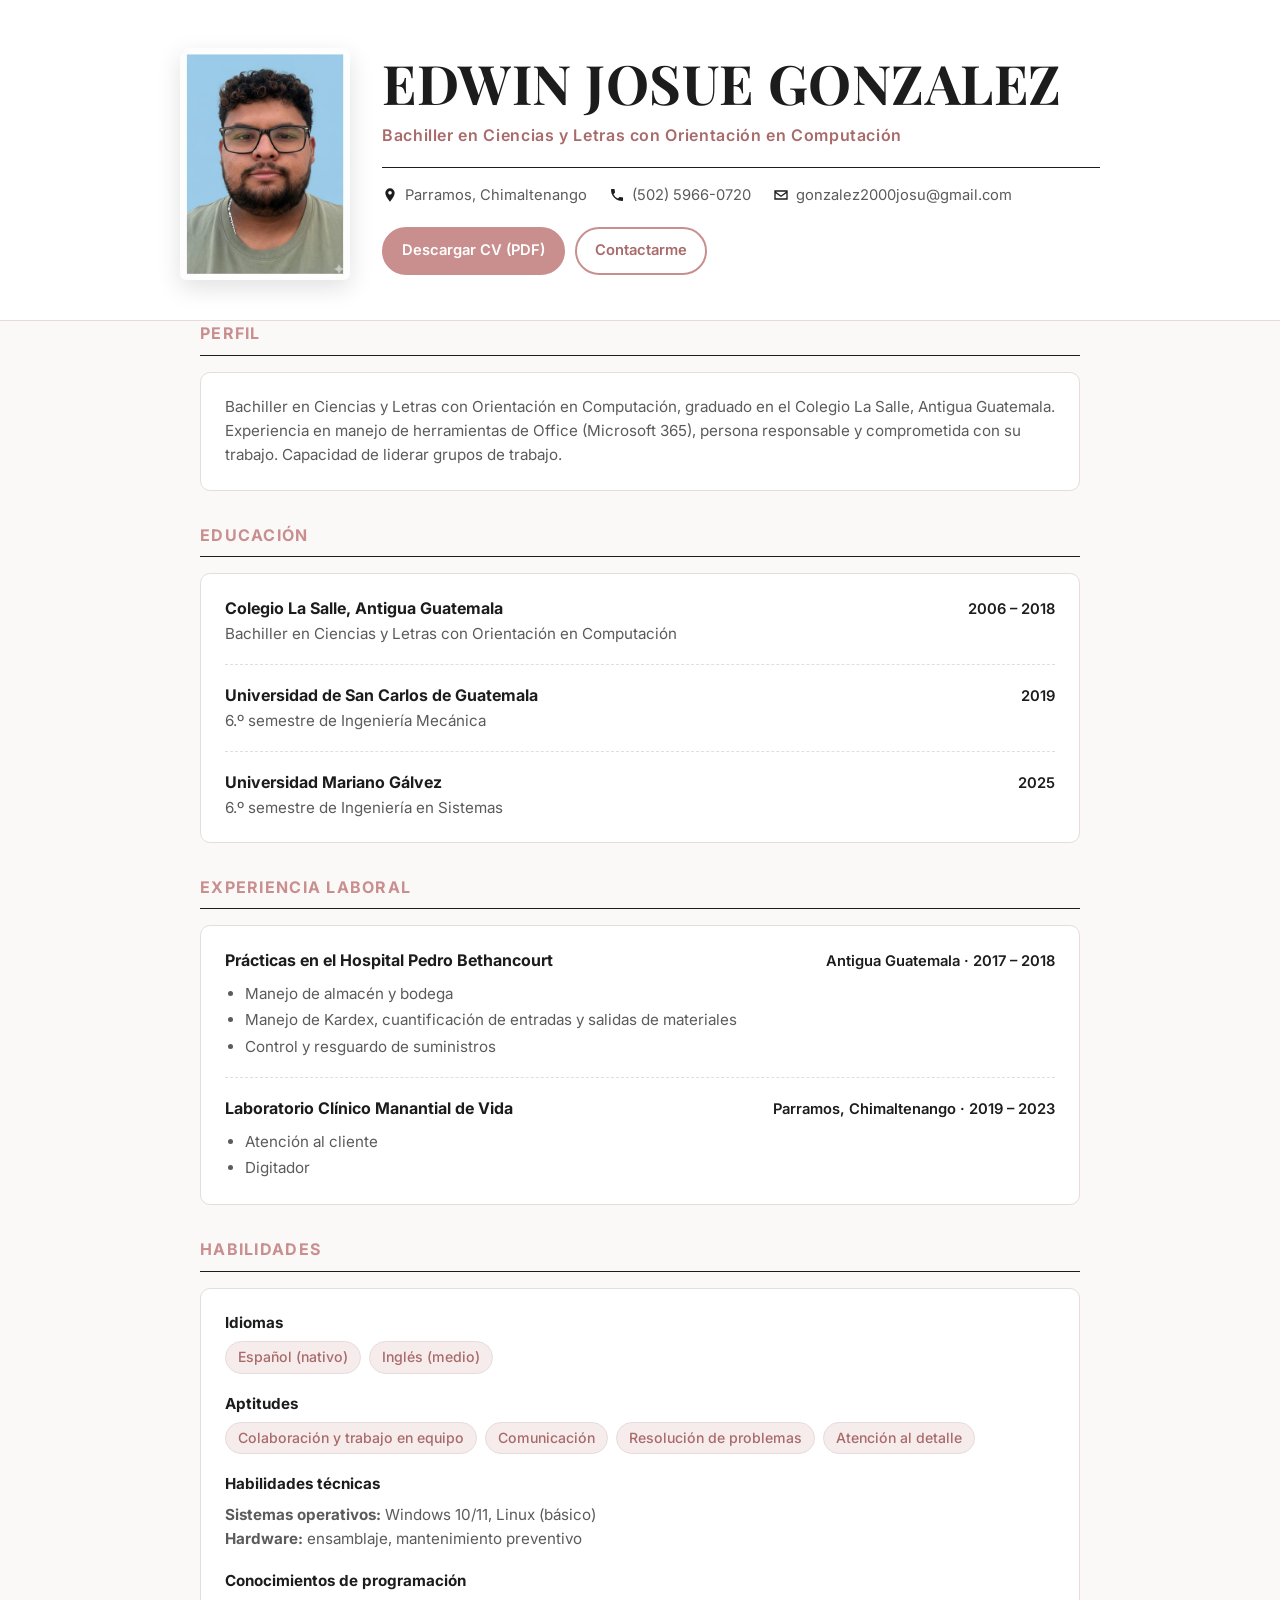
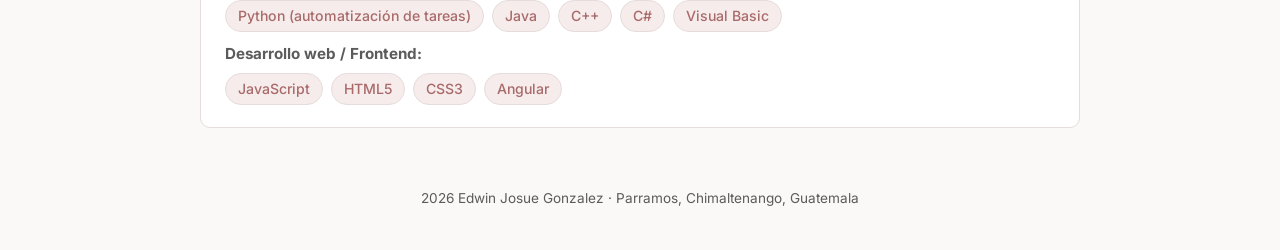
==== commit 0e6dd519: "Update index.html año" ====
--- a/index.html
+++ b/index.html
@@ -65,7 +65,7 @@
           <p class="detalle">6.º semestre de Ingeniería Mecánica</p>
         </div>
         <div class="item">
-          <div class="fila"><h3>Universidad Mariano Gálvez</h3><span class="fecha">2019</span></div>
+          <div class="fila"><h3>Universidad Mariano Gálvez</h3><span class="fecha">2025</span></div>
           <p class="detalle">6.º semestre de Ingeniería en Sistemas</p>
         </div>
       </div>
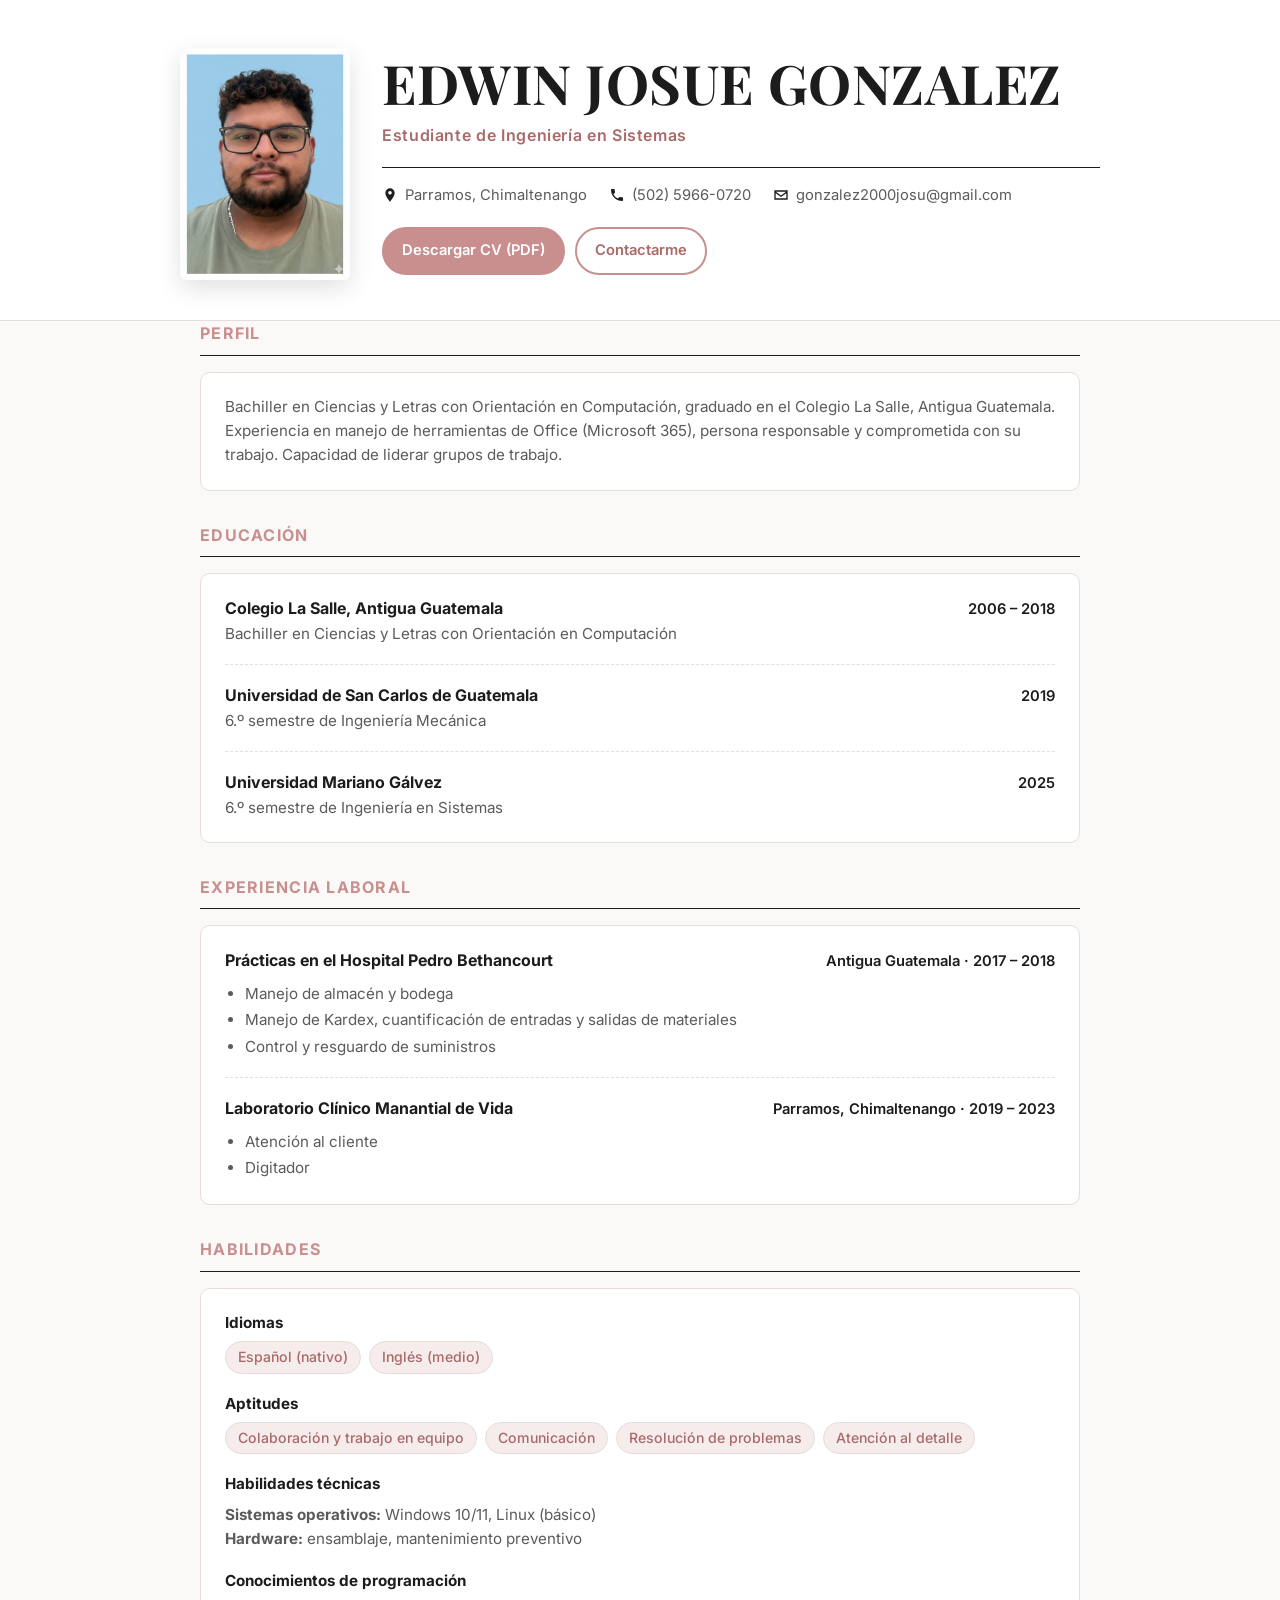
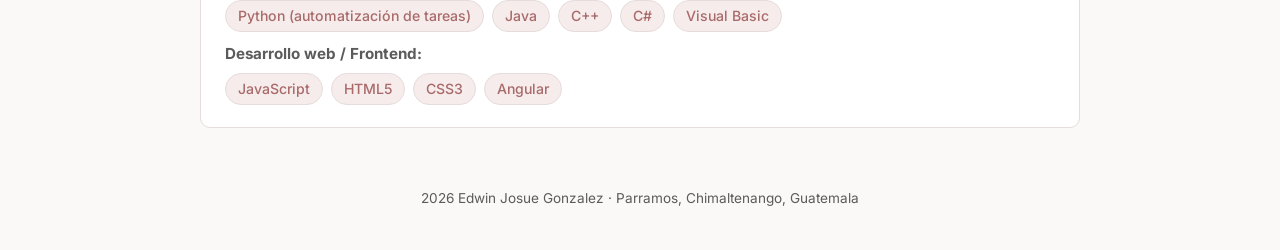
==== commit 3abff8b9: "Update index.html" ====
--- a/index.html
+++ b/index.html
@@ -17,7 +17,7 @@
       <img class="foto" src="assets/foto.jpeg" alt="Fotografía de Edwin Josue Gonzalez">
       <div>
         <h1>Edwin Josue Gonzalez</h1>
-        <p class="subtitulo">Bachiller en Ciencias y Letras con Orientación en Computación</p>
+        <p class="subtitulo">Estudiante de Ingeniería en Sistemas</p>
         <div class="contacto">
           <span>
             <svg viewBox="0 0 24 24" aria-hidden="true"><path d="M12 2a7 7 0 0 0-7 7c0 5 7 13 7 13s7-8 7-13a7 7 0 0 0-7-7zm0 9.5A2.5 2.5 0 1 1 12 6a2.5 2.5 0 0 1 0 5.5z"/></svg>
